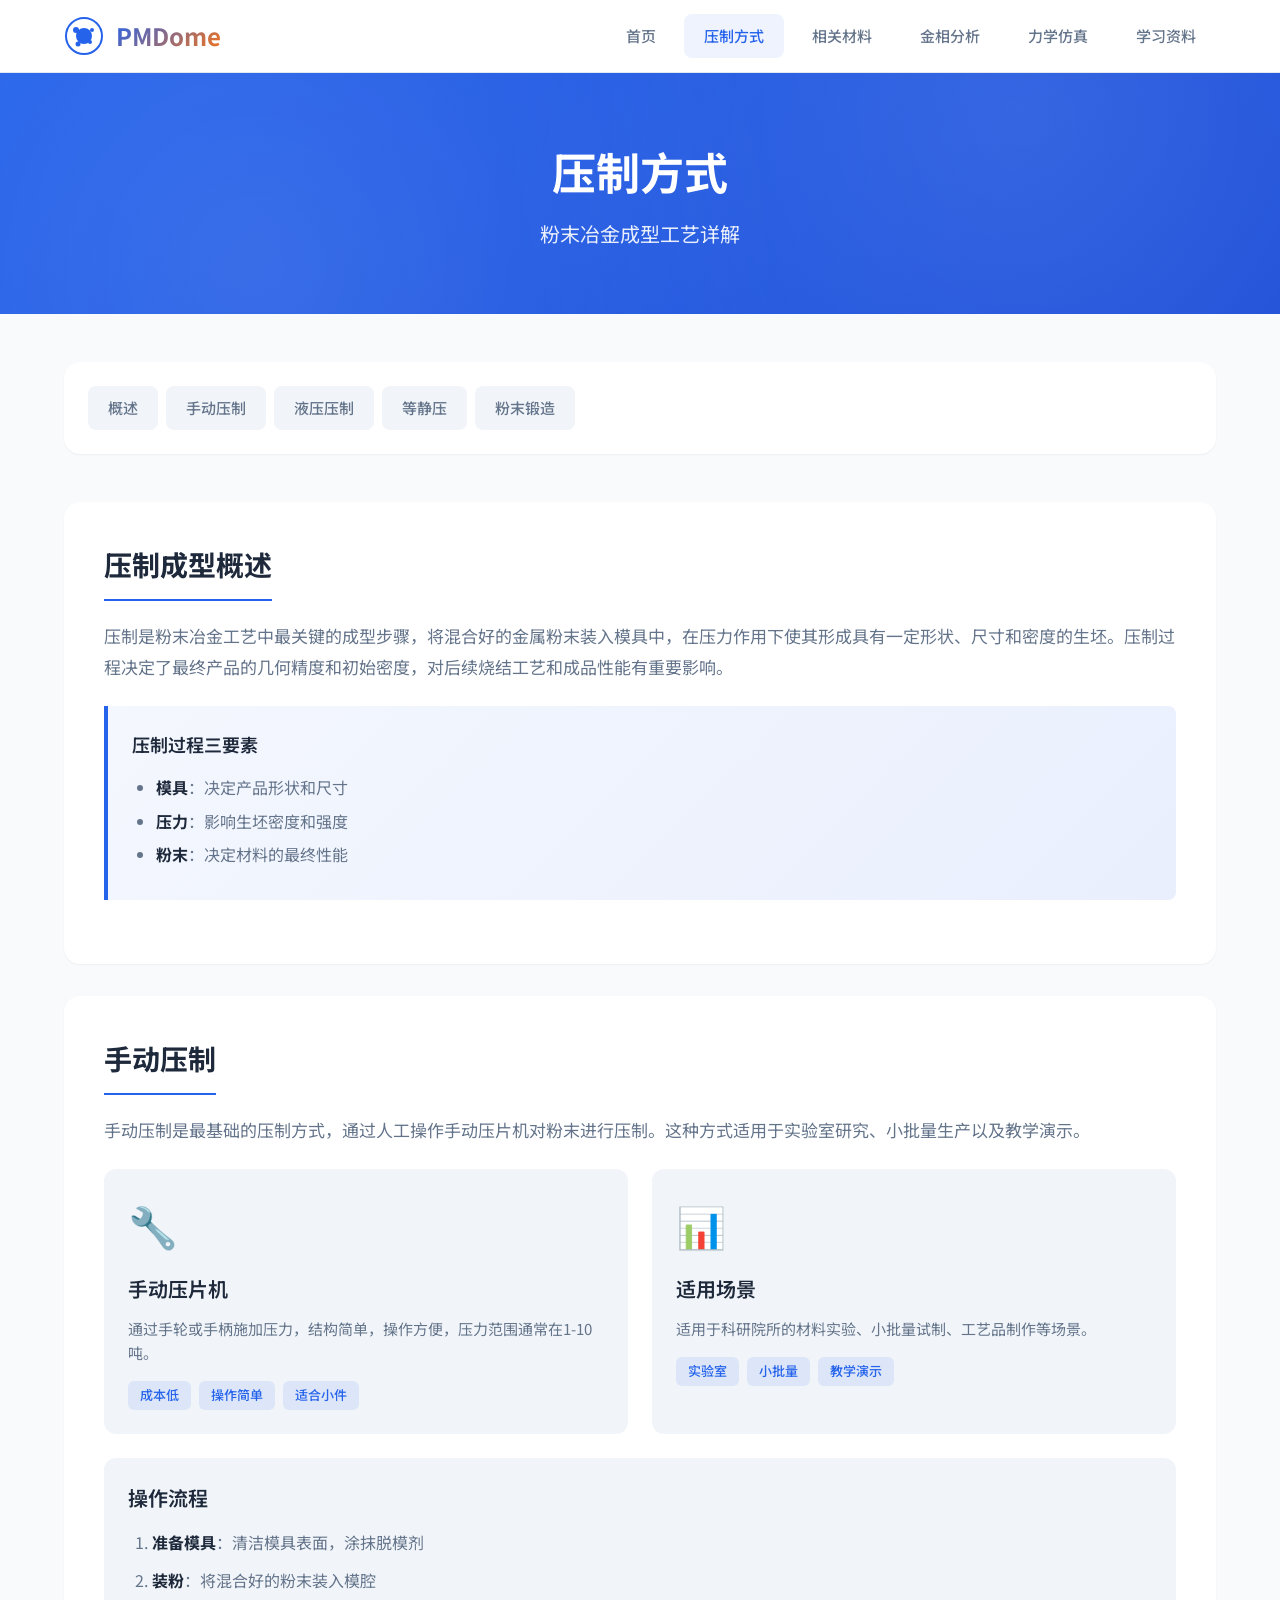
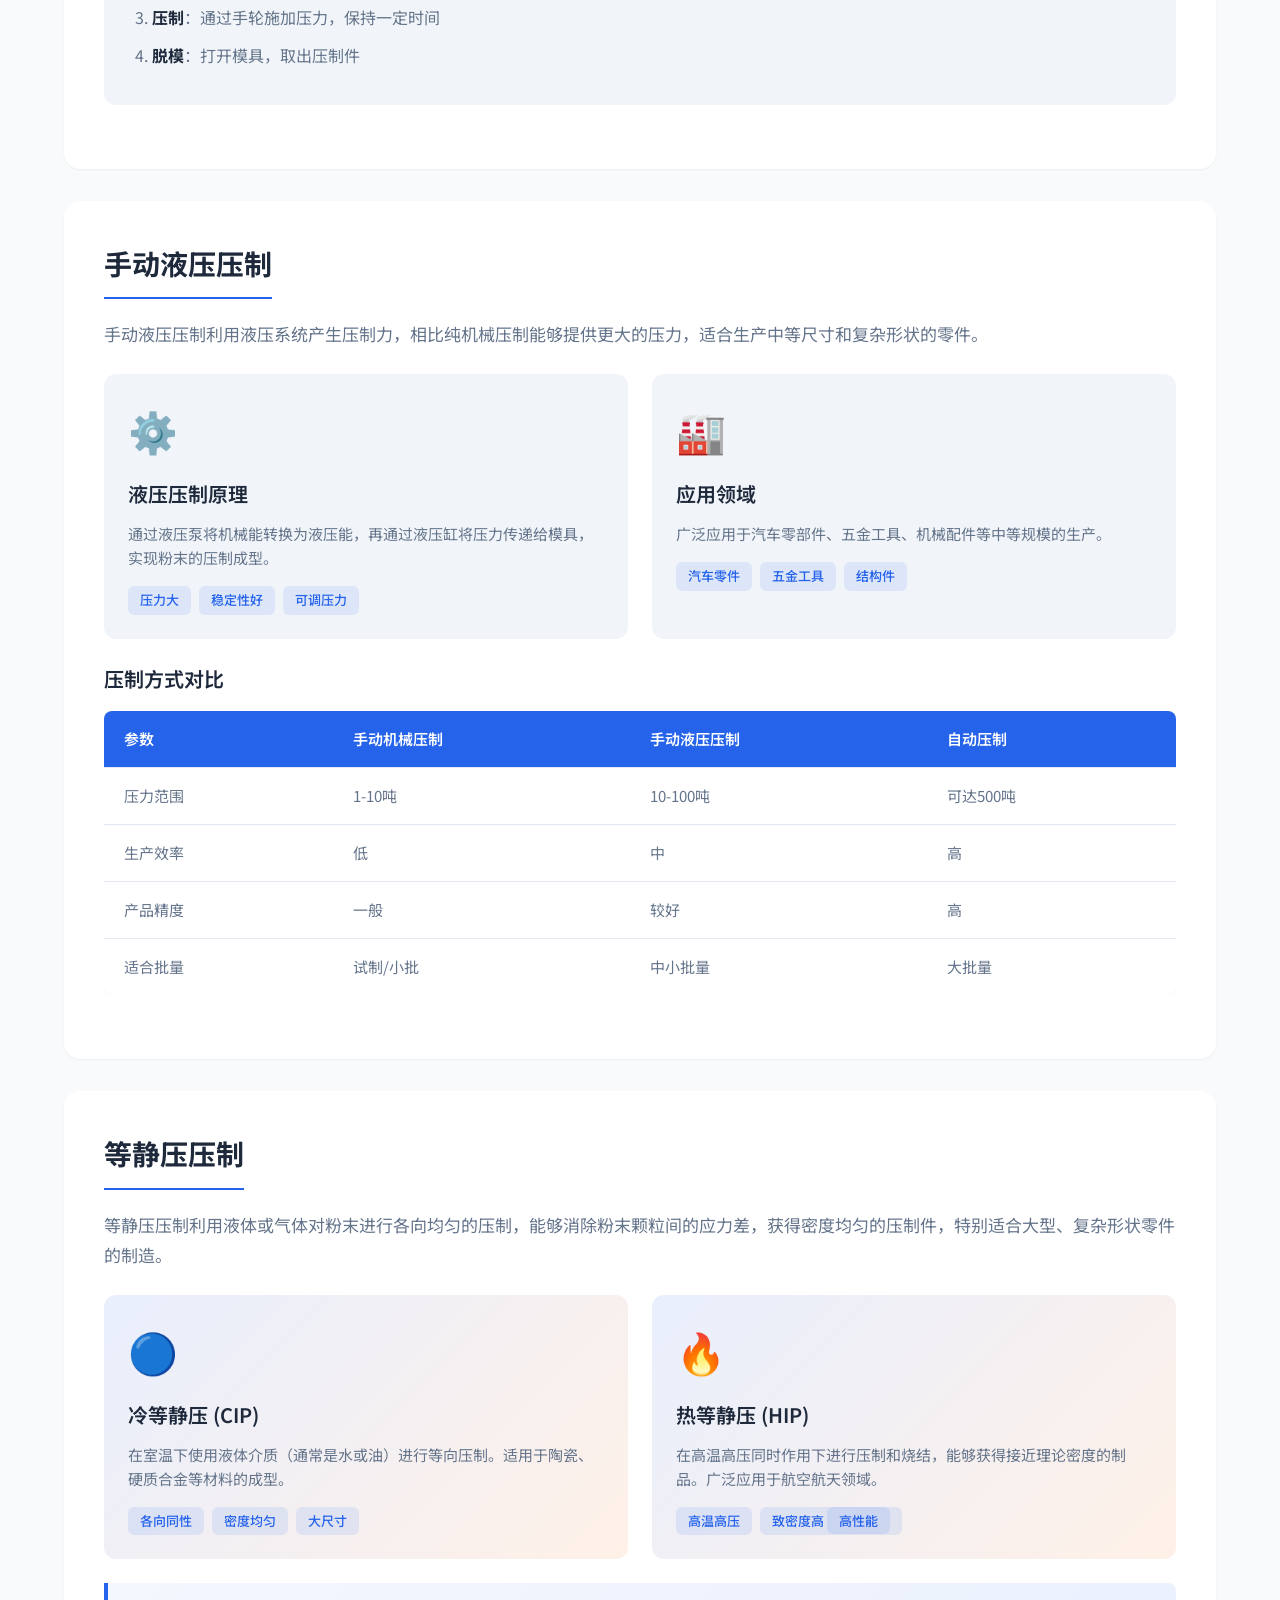
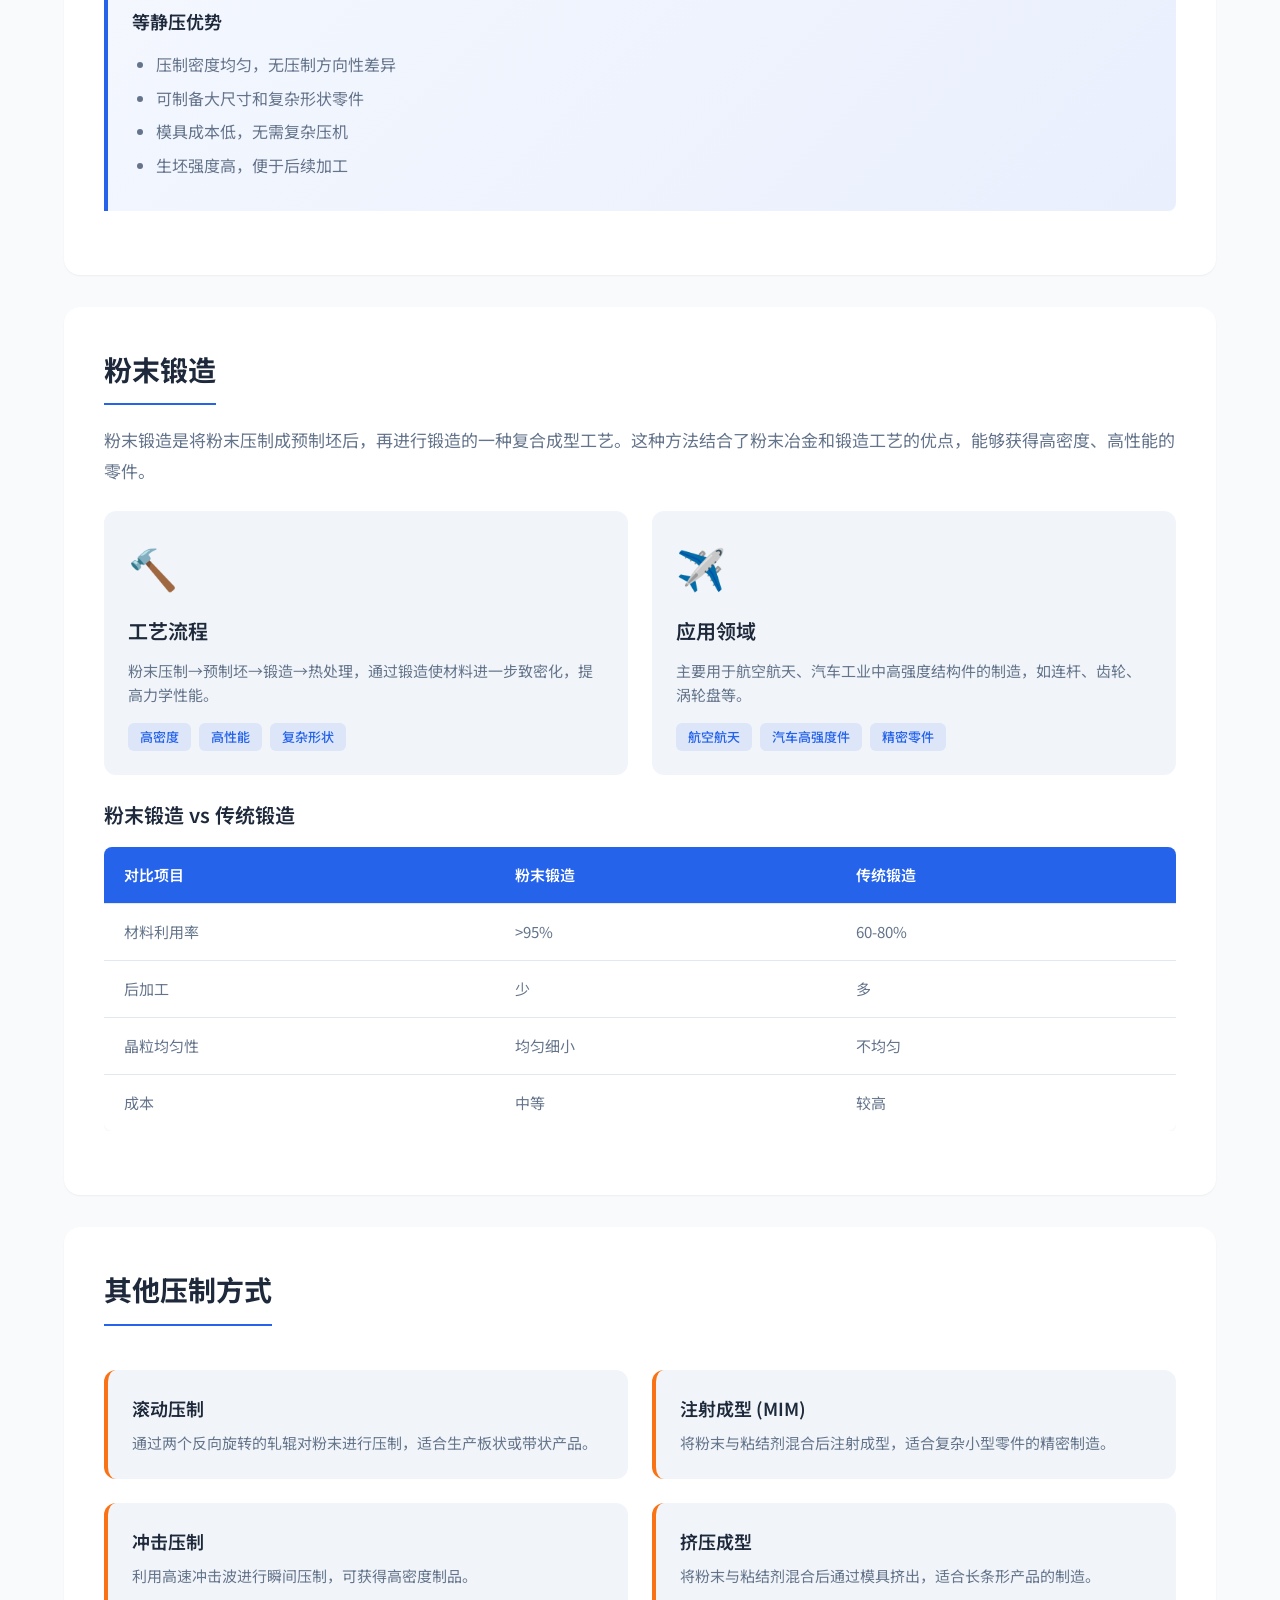
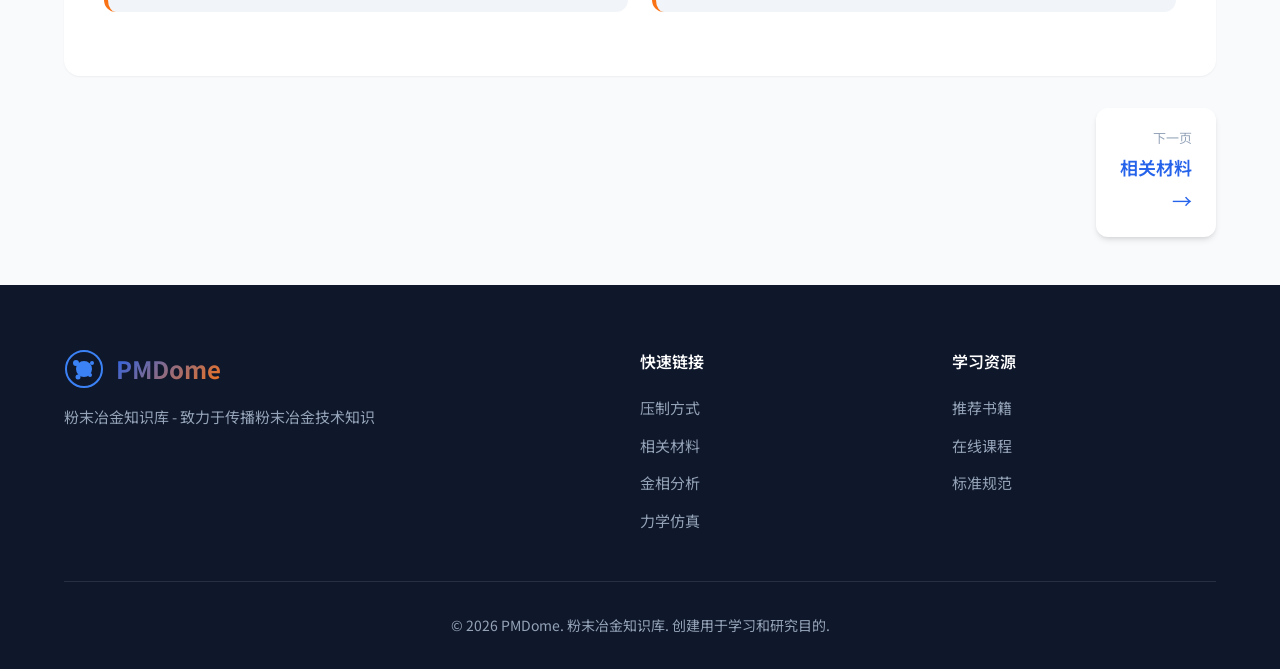
==== pages/compaction.html @ c0cbd0a1 "Add files via upload" ====
<!DOCTYPE html>
<html lang="zh-CN">
<head>
    <meta charset="UTF-8">
    <meta name="viewport" content="width=device-width, initial-scale=1.0">
    <title>压制方式 | PMDome 粉末冶金知识库</title>
    <link rel="stylesheet" href="../css/style.css">
    <link rel="stylesheet" href="../css/page.css">
    <link rel="preconnect" href="https://fonts.googleapis.com">
    <link rel="preconnect" href="https://fonts.gstatic.com" crossorigin>
    <link href="https://fonts.googleapis.com/css2?family=Noto+Sans+SC:wght@300;400;500;700&family=Roboto:wght@300;400;500;700&display=swap" rel="stylesheet">
</head>
<body>
    <header class="header">
        <div class="container">
            <div class="logo">
                <svg class="logo-icon" viewBox="0 0 40 40" fill="none" xmlns="http://www.w3.org/2000/svg">
                    <circle cx="20" cy="20" r="18" stroke="currentColor" stroke-width="2"/>
                    <circle cx="20" cy="20" r="8" fill="currentColor"/>
                    <circle cx="12" cy="14" r="3" fill="currentColor"/>
                    <circle cx="28" cy="14" r="2" fill="currentColor"/>
                    <circle cx="14" cy="28" r="2.5" fill="currentColor"/>
                    <circle cx="26" cy="26" r="2" fill="currentColor"/>
                </svg>
                <span class="logo-text">PMDome</span>
            </div>
            <nav class="nav">
                <a href="../index.html" class="nav-link">首页</a>
                <a href="compaction.html" class="nav-link active">压制方式</a>
                <a href="materials.html" class="nav-link">相关材料</a>
                <a href="metallography.html" class="nav-link">金相分析</a>
                <a href="simulation.html" class="nav-link">力学仿真</a>
                <a href="resources.html" class="nav-link">学习资料</a>
            </nav>
            <button class="mobile-menu-btn" id="mobileMenuBtn">
                <span></span>
                <span></span>
                <span></span>
            </button>
        </div>
    </header>

    <main class="page-main">
        <section class="page-hero">
            <div class="container">
                <h1 class="page-title">压制方式</h1>
                <p class="page-subtitle">粉末冶金成型工艺详解</p>
            </div>
        </section>

        <section class="page-content">
            <div class="container">
                <div class="content-nav">
                    <a href="#overview" class="content-nav-link">概述</a>
                    <a href="#manual" class="content-nav-link">手动压制</a>
                    <a href="#hydraulic" class="content-nav-link">液压压制</a>
                    <a href="#isostatic" class="content-nav-link">等静压</a>
                    <a href="#forging" class="content-nav-link">粉末锻造</a>
                </div>

                <article id="overview" class="content-section">
                    <h2>压制成型概述</h2>
                    <p>压制是粉末冶金工艺中最关键的成型步骤，将混合好的金属粉末装入模具中，在压力作用下使其形成具有一定形状、尺寸和密度的生坯。压制过程决定了最终产品的几何精度和初始密度，对后续烧结工艺和成品性能有重要影响。</p>
                    
                    <div class="info-box">
                        <h4>压制过程三要素</h4>
                        <ul>
                            <li><strong>模具</strong>：决定产品形状和尺寸</li>
                            <li><strong>压力</strong>：影响生坯密度和强度</li>
                            <li><strong>粉末</strong>：决定材料的最终性能</li>
                        </ul>
                    </div>
                </article>

                <article id="manual" class="content-section">
                    <h2>手动压制</h2>
                    <p>手动压制是最基础的压制方式，通过人工操作手动压片机对粉末进行压制。这种方式适用于实验室研究、小批量生产以及教学演示。</p>
                    
                    <div class="method-grid">
                        <div class="method-card">
                            <div class="method-icon">🔧</div>
                            <h3>手动压片机</h3>
                            <p>通过手轮或手柄施加压力，结构简单，操作方便，压力范围通常在1-10吨。</p>
                            <div class="method-features">
                                <span>成本低</span>
                                <span>操作简单</span>
                                <span>适合小件</span>
                            </div>
                        </div>
                        <div class="method-card">
                            <div class="method-icon">📊</div>
                            <h3>适用场景</h3>
                            <p>适用于科研院所的材料实验、小批量试制、工艺品制作等场景。</p>
                            <div class="method-features">
                                <span>实验室</span>
                                <span>小批量</span>
                                <span>教学演示</span>
                            </div>
                        </div>
                    </div>

                    <div class="process-steps">
                        <h3>操作流程</h3>
                        <ol>
                            <li><strong>准备模具</strong>：清洁模具表面，涂抹脱模剂</li>
                            <li><strong>装粉</strong>：将混合好的粉末装入模腔</li>
                            <li><strong>压制</strong>：通过手轮施加压力，保持一定时间</li>
                            <li><strong>脱模</strong>：打开模具，取出压制件</li>
                        </ol>
                    </div>
                </article>

                <article id="hydraulic" class="content-section">
                    <h2>手动液压压制</h2>
                    <p>手动液压压制利用液压系统产生压制力，相比纯机械压制能够提供更大的压力，适合生产中等尺寸和复杂形状的零件。</p>
                    
                    <div class="method-grid">
                        <div class="method-card">
                            <div class="method-icon">⚙️</div>
                            <h3>液压压制原理</h3>
                            <p>通过液压泵将机械能转换为液压能，再通过液压缸将压力传递给模具，实现粉末的压制成型。</p>
                            <div class="method-features">
                                <span>压力大</span>
                                <span>稳定性好</span>
                                <span>可调压力</span>
                            </div>
                        </div>
                        <div class="method-card">
                            <div class="method-icon">🏭</div>
                            <h3>应用领域</h3>
                            <p>广泛应用于汽车零部件、五金工具、机械配件等中等规模的生产。</p>
                            <div class="method-features">
                                <span>汽车零件</span>
                                <span>五金工具</span>
                                <span>结构件</span>
                            </div>
                        </div>
                    </div>

                    <div class="comparison-table">
                        <h3>压制方式对比</h3>
                        <table>
                            <thead>
                                <tr>
                                    <th>参数</th>
                                    <th>手动机械压制</th>
                                    <th>手动液压压制</th>
                                    <th>自动压制</th>
                                </tr>
                            </thead>
                            <tbody>
                                <tr>
                                    <td>压力范围</td>
                                    <td>1-10吨</td>
                                    <td>10-100吨</td>
                                    <td>可达500吨</td>
                                </tr>
                                <tr>
                                    <td>生产效率</td>
                                    <td>低</td>
                                    <td>中</td>
                                    <td>高</td>
                                </tr>
                                <tr>
                                    <td>产品精度</td>
                                    <td>一般</td>
                                    <td>较好</td>
                                    <td>高</td>
                                </tr>
                                <tr>
                                    <td>适合批量</td>
                                    <td>试制/小批</td>
                                    <td>中小批量</td>
                                    <td>大批量</td>
                                </tr>
                            </tbody>
                        </table>
                    </div>
                </article>

                <article id="isostatic" class="content-section">
                    <h2>等静压压制</h2>
                    <p>等静压压制利用液体或气体对粉末进行各向均匀的压制，能够消除粉末颗粒间的应力差，获得密度均匀的压制件，特别适合大型、复杂形状零件的制造。</p>
                    
                    <div class="method-grid">
                        <div class="method-card highlight-card">
                            <div class="method-icon">🔵</div>
                            <h3>冷等静压 (CIP)</h3>
                            <p>在室温下使用液体介质（通常是水或油）进行等向压制。适用于陶瓷、硬质合金等材料的成型。</p>
                            <div class="method-features">
                                <span>各向同性</span>
                                <span>密度均匀</span>
                                <span>大尺寸</span>
                            </div>
                        </div>
                        <div class="method-card highlight-card">
                            <div class="method-icon">🔥</div>
                            <h3>热等静压 (HIP)</h3>
                            <p>在高温高压同时作用下进行压制和烧结，能够获得接近理论密度的制品。广泛应用于航空航天领域。</p>
                            <div class="method-features">
                                <span>高温高压</span>
                                <span>致密度高</td>
                                <span>高性能</span>
                            </div>
                        </div>
                    </div>

                    <div class="info-box">
                        <h4>等静压优势</h4>
                        <ul>
                            <li>压制密度均匀，无压制方向性差异</li>
                            <li>可制备大尺寸和复杂形状零件</li>
                            <li>模具成本低，无需复杂压机</li>
                            <li>生坯强度高，便于后续加工</li>
                        </ul>
                    </div>
                </article>

                <article id="forging" class="content-section">
                    <h2>粉末锻造</h2>
                    <p>粉末锻造是将粉末压制成预制坯后，再进行锻造的一种复合成型工艺。这种方法结合了粉末冶金和锻造工艺的优点，能够获得高密度、高性能的零件。</p>
                    
                    <div class="method-grid">
                        <div class="method-card">
                            <div class="method-icon">🔨</div>
                            <h3>工艺流程</h3>
                            <p>粉末压制→预制坯→锻造→热处理，通过锻造使材料进一步致密化，提高力学性能。</p>
                            <div class="method-features">
                                <span>高密度</span>
                                <span>高性能</span>
                                <span>复杂形状</span>
                            </div>
                        </div>
                        <div class="method-card">
                            <div class="method-icon">✈️</div>
                            <h3>应用领域</h3>
                            <p>主要用于航空航天、汽车工业中高强度结构件的制造，如连杆、齿轮、涡轮盘等。</p>
                            <div class="method-features">
                                <span>航空航天</span>
                                <span>汽车高强度件</span>
                                <span>精密零件</span>
                            </div>
                        </div>
                    </div>

                    <div class="comparison-table">
                        <h3>粉末锻造 vs 传统锻造</h3>
                        <table>
                            <thead>
                                <tr>
                                    <th>对比项目</th>
                                    <th>粉末锻造</th>
                                    <th>传统锻造</th>
                                </tr>
                            </thead>
                            <tbody>
                                <tr>
                                    <td>材料利用率</td>
                                    <td>>95%</td>
                                    <td>60-80%</td>
                                </tr>
                                <tr>
                                    <td>后加工</td>
                                    <td>少</td>
                                    <td>多</td>
                                </tr>
                                <tr>
                                    <td>晶粒均匀性</td>
                                    <td>均匀细小</td>
                                    <td>不均匀</td>
                                </tr>
                                <tr>
                                    <td>成本</td>
                                    <td>中等</td>
                                    <td>较高</td>
                                </tr>
                            </tbody>
                        </table>
                    </div>
                </article>

                <article class="content-section">
                    <h2>其他压制方式</h2>
                    <div class="cards-grid">
                        <div class="info-card">
                            <h3>滚动压制</h3>
                            <p>通过两个反向旋转的轧辊对粉末进行压制，适合生产板状或带状产品。</p>
                        </div>
                        <div class="info-card">
                            <h3>注射成型 (MIM)</h3>
                            <p>将粉末与粘结剂混合后注射成型，适合复杂小型零件的精密制造。</p>
                        </div>
                        <div class="info-card">
                            <h3>冲击压制</h3>
                            <p>利用高速冲击波进行瞬间压制，可获得高密度制品。</p>
                        </div>
                        <div class="info-card">
                            <h3>挤压成型</h3>
                            <p>将粉末与粘结剂混合后通过模具挤出，适合长条形产品的制造。</p>
                        </div>
                    </div>
                </article>

                <div class="page-navigation">
                    <a href="materials.html" class="page-nav-btn next">
                        <span class="nav-label">下一页</span>
                        <span class="nav-title">相关材料</span>
                        <span class="nav-arrow">→</span>
                    </a>
                </div>
            </div>
        </section>
    </main>

    <footer class="footer">
        <div class="container">
            <div class="footer-content">
                <div class="footer-brand">
                    <div class="logo">
                        <svg class="logo-icon" viewBox="0 0 40 40" fill="none" xmlns="http://www.w3.org/2000/svg">
                            <circle cx="20" cy="20" r="18" stroke="currentColor" stroke-width="2"/>
                            <circle cx="20" cy="20" r="8" fill="currentColor"/>
                            <circle cx="12" cy="14" r="3" fill="currentColor"/>
                            <circle cx="28" cy="14" r="2" fill="currentColor"/>
                            <circle cx="14" cy="28" r="2.5" fill="currentColor"/>
                            <circle cx="26" cy="26" r="2" fill="currentColor"/>
                        </svg>
                        <span class="logo-text">PMDome</span>
                    </div>
                    <p>粉末冶金知识库 - 致力于传播粉末冶金技术知识</p>
                </div>
                <div class="footer-links">
                    <h4>快速链接</h4>
                    <ul>
                        <li><a href="compaction.html">压制方式</a></li>
                        <li><a href="materials.html">相关材料</a></li>
                        <li><a href="metallography.html">金相分析</a></li>
                        <li><a href="simulation.html">力学仿真</a></li>
                    </ul>
                </div>
                <div class="footer-links">
                    <h4>学习资源</h4>
                    <ul>
                        <li><a href="resources.html">推荐书籍</a></li>
                        <li><a href="resources.html">在线课程</a></li>
                        <li><a href="resources.html">标准规范</a></li>
                    </ul>
                </div>
            </div>
            <div class="footer-bottom">
                <p>© 2026 PMDome. 粉末冶金知识库. 创建用于学习和研究目的.</p>
            </div>
        </div>
    </footer>

    <div class="mobile-nav" id="mobileNav">
        <a href="../index.html" class="mobile-nav-link">首页</a>
        <a href="compaction.html" class="mobile-nav-link active">压制方式</a>
        <a href="materials.html" class="mobile-nav-link">相关材料</a>
        <a href="metallography.html" class="mobile-nav-link">金相分析</a>
        <a href="simulation.html" class="mobile-nav-link">力学仿真</a>
        <a href="resources.html" class="mobile-nav-link">学习资料</a>
    </div>

    <script src="../js/main.js"></script>
</body>
</html>
---- css/style.css ----
:root {
    --primary: #2563eb;
    --primary-dark: #1d4ed8;
    --primary-light: #3b82f6;
    --secondary: #0f172a;
    --accent: #f97316;
    --accent-light: #fb923c;
    --success: #10b981;
    --warning: #f59e0b;
    --danger: #ef4444;
    --text-primary: #1e293b;
    --text-secondary: #64748b;
    --text-light: #94a3b8;
    --bg-primary: #ffffff;
    --bg-secondary: #f8fafc;
    --bg-tertiary: #f1f5f9;
    --bg-dark: #0f172a;
    --border: #e2e8f0;
    --shadow-sm: 0 1px 2px 0 rgba(0, 0, 0, 0.05);
    --shadow: 0 4px 6px -1px rgba(0, 0, 0, 0.1), 0 2px 4px -2px rgba(0, 0, 0, 0.1);
    --shadow-md: 0 10px 15px -3px rgba(0, 0, 0, 0.1), 0 4px 6px -4px rgba(0, 0, 0, 0.1);
    --shadow-lg: 0 20px 25px -5px rgba(0, 0, 0, 0.1), 0 8px 10px -6px rgba(0, 0, 0, 0.1);
    --shadow-xl: 0 25px 50px -12px rgba(0, 0, 0, 0.25);
    --radius-sm: 0.375rem;
    --radius: 0.5rem;
    --radius-md: 0.75rem;
    --radius-lg: 1rem;
    --radius-xl: 1.5rem;
    --transition: all 0.3s cubic-bezier(0.4, 0, 0.2, 1);
}

* {
    margin: 0;
    padding: 0;
    box-sizing: border-box;
}

html {
    scroll-behavior: smooth;
}

body {
    font-family: 'Noto Sans SC', 'Roboto', -apple-system, BlinkMacSystemFont, 'Segoe UI', sans-serif;
    font-size: 16px;
    line-height: 1.6;
    color: var(--text-primary);
    background: var(--bg-primary);
    overflow-x: hidden;
}

.container {
    max-width: 1200px;
    margin: 0 auto;
    padding: 0 1.5rem;
}

a {
    text-decoration: none;
    color: inherit;
    transition: var(--transition);
}

ul {
    list-style: none;
}

img {
    max-width: 100%;
    height: auto;
}

.section-header {
    text-align: center;
    margin-bottom: 3rem;
}

.section-title {
    font-size: 2.25rem;
    font-weight: 700;
    color: var(--text-primary);
    margin-bottom: 0.75rem;
    position: relative;
    display: inline-block;
}

.section-title::after {
    content: '';
    position: absolute;
    bottom: -8px;
    left: 50%;
    transform: translateX(-50%);
    width: 60px;
    height: 4px;
    background: linear-gradient(90deg, var(--primary), var(--accent));
    border-radius: 2px;
}

.section-subtitle {
    font-size: 1.125rem;
    color: var(--text-secondary);
    margin-top: 0.5rem;
}

.header {
    position: fixed;
    top: 0;
    left: 0;
    right: 0;
    z-index: 1000;
    background: rgba(255, 255, 255, 0.95);
    backdrop-filter: blur(10px);
    border-bottom: 1px solid var(--border);
    transition: var(--transition);
}

.header .container {
    display: flex;
    align-items: center;
    justify-content: space-between;
    height: 72px;
}

.logo {
    display: flex;
    align-items: center;
    gap: 0.75rem;
}

.logo-icon {
    width: 40px;
    height: 40px;
    color: var(--primary);
}

.logo-text {
    font-size: 1.5rem;
    font-weight: 700;
    background: linear-gradient(135deg, var(--primary), var(--accent));
    -webkit-background-clip: text;
    -webkit-text-fill-color: transparent;
    background-clip: text;
}

.nav {
    display: flex;
    align-items: center;
    gap: 0.5rem;
}

.nav-link {
    padding: 0.625rem 1.25rem;
    font-size: 0.9375rem;
    font-weight: 500;
    color: var(--text-secondary);
    border-radius: var(--radius);
    transition: var(--transition);
}

.nav-link:hover,
.nav-link.active {
    color: var(--primary);
    background: rgba(37, 99, 235, 0.08);
}

.mobile-menu-btn {
    display: none;
    flex-direction: column;
    gap: 5px;
    padding: 0.5rem;
    background: none;
    border: none;
    cursor: pointer;
}

.mobile-menu-btn span {
    display: block;
    width: 24px;
    height: 2px;
    background: var(--text-primary);
    border-radius: 2px;
    transition: var(--transition);
}

.mobile-nav {
    display: none;
    position: fixed;
    top: 72px;
    left: 0;
    right: 0;
    background: var(--bg-primary);
    border-bottom: 1px solid var(--border);
    padding: 1rem;
    z-index: 999;
    transform: translateY(-100%);
    opacity: 0;
    transition: var(--transition);
}

.mobile-nav.active {
    transform: translateY(0);
    opacity: 1;
}

.mobile-nav-link {
    display: block;
    padding: 0.875rem 1rem;
    font-size: 1rem;
    font-weight: 500;
    color: var(--text-secondary);
    border-radius: var(--radius);
}

.mobile-nav-link:hover,
.mobile-nav-link.active {
    color: var(--primary);
    background: rgba(37, 99, 235, 0.08);
}

.hero {
    position: relative;
    min-height: 100vh;
    display: flex;
    align-items: center;
    padding-top: 72px;
    overflow: hidden;
}

.hero-bg {
    position: absolute;
    inset: 0;
    background: 
        radial-gradient(ellipse 80% 50% at 50% -20%, rgba(37, 99, 235, 0.15), transparent),
        radial-gradient(ellipse 60% 40% at 80% 60%, rgba(249, 115, 22, 0.1), transparent),
        linear-gradient(180deg, var(--bg-primary) 0%, var(--bg-secondary) 100%);
}

.hero-bg::before {
    content: '';
    position: absolute;
    top: 0;
    left: 0;
    right: 0;
    bottom: 0;
    background-image: 
        radial-gradient(circle at 20% 80%, rgba(37, 99, 235, 0.03) 0%, transparent 50%),
        radial-gradient(circle at 80% 20%, rgba(249, 115, 22, 0.03) 0%, transparent 50%);
}

.hero-content {
    position: relative;
    z-index: 1;
    max-width: 700px;
}

.hero-title {
    font-size: 3.5rem;
    font-weight: 800;
    line-height: 1.15;
    color: var(--text-primary);
    margin-bottom: 1.5rem;
    animation: fadeInUp 0.8s ease-out;
}

.hero-title .highlight {
    background: linear-gradient(135deg, var(--primary), var(--accent));
    -webkit-background-clip: text;
    -webkit-text-fill-color: transparent;
    background-clip: text;
}

.hero-subtitle {
    font-size: 1.25rem;
    color: var(--text-secondary);
    margin-bottom: 2.5rem;
    line-height: 1.7;
    animation: fadeInUp 0.8s ease-out 0.1s both;
}

.hero-stats {
    display: flex;
    gap: 3rem;
    animation: fadeInUp 0.8s ease-out 0.2s both;
}

.stat-item {
    display: flex;
    flex-direction: column;
}

.stat-number {
    font-size: 2rem;
    font-weight: 700;
    color: var(--primary);
    line-height: 1.2;
}

.stat-label {
    font-size: 0.875rem;
    color: var(--text-light);
}

@keyframes fadeInUp {
    from {
        opacity: 0;
        transform: translateY(30px);
    }
    to {
        opacity: 1;
        transform: translateY(0);
    }
}

.intro {
    padding: 6rem 0;
    background: var(--bg-secondary);
}

.intro-content {
    display: grid;
    grid-template-columns: 1fr 1fr;
    gap: 3rem;
    align-items: start;
}

.intro-text {
    font-size: 1.0625rem;
    line-height: 1.8;
    color: var(--text-secondary);
}

.intro-text p {
    margin-bottom: 1rem;
}

.intro-features {
    display: flex;
    flex-direction: column;
    gap: 1.5rem;
}

.intro-card {
    background: var(--bg-primary);
    padding: 2rem;
    border-radius: var(--radius-lg);
    box-shadow: var(--shadow);
    transition: var(--transition);
    border: 1px solid var(--border);
}

.intro-card:hover {
    transform: translateY(-8px);
    box-shadow: var(--shadow-xl);
}

.intro-icon {
    width: 56px;
    height: 56px;
    display: flex;
    align-items: center;
    justify-content: center;
    background: linear-gradient(135deg, var(--primary), var(--primary-light));
    border-radius: var(--radius-md);
    margin-bottom: 1.25rem;
}

.intro-icon svg {
    width: 28px;
    height: 28px;
    color: white;
}

.intro-card h3 {
    font-size: 1.25rem;
    font-weight: 600;
    margin-bottom: 0.75rem;
    color: var(--text-primary);
}

.intro-card p {
    color: var(--text-secondary);
    font-size: 0.9375rem;
    line-height: 1.7;
}

.history {
    padding: 6rem 0;
    background: var(--bg-primary);
}

.history-timeline {
    position: relative;
    max-width: 800px;
    margin: 0 auto;
}

.history-timeline::before {
    content: '';
    position: absolute;
    left: 50%;
    top: 0;
    bottom: 0;
    width: 2px;
    background: linear-gradient(180deg, var(--primary), var(--accent));
    transform: translateX(-50%);
}

.timeline-item {
    display: flex;
    margin-bottom: 3rem;
    position: relative;
}

.timeline-item:nth-child(odd) {
    flex-direction: row-reverse;
}

.timeline-year {
    position: absolute;
    left: 50%;
    top: 0;
    transform: translateX(-50%);
    background: var(--primary);
    color: white;
    padding: 0.5rem 1rem;
    border-radius: var(--radius);
    font-weight: 700;
    font-size: 1rem;
    z-index: 1;
}

.timeline-content {
    flex: 1;
    background: var(--bg-secondary);
    padding: 1.5rem;
    border-radius: var(--radius-lg);
    box-shadow: var(--shadow);
    margin: 0 2rem;
    border: 1px solid var(--border);
}

.timeline-content h4 {
    font-size: 1.125rem;
    font-weight: 600;
    color: var(--text-primary);
    margin-bottom: 0.5rem;
}

.timeline-content p {
    color: var(--text-secondary);
    font-size: 0.9375rem;
    line-height: 1.6;
}

.advantages {
    padding: 6rem 0;
    background: linear-gradient(135deg, var(--bg-secondary) 0%, var(--bg-primary) 100%);
}

.advantages-grid {
    display: grid;
    grid-template-columns: repeat(4, 1fr);
    gap: 1.5rem;
}

.advantage-card {
    background: var(--bg-primary);
    padding: 2rem;
    border-radius: var(--radius-lg);
    box-shadow: var(--shadow);
    transition: var(--transition);
    border: 1px solid var(--border);
    text-align: center;
}

.advantage-card:hover {
    transform: translateY(-8px);
    box-shadow: var(--shadow-xl);
}

.advantage-icon {
    width: 64px;
    height: 64px;
    display: flex;
    align-items: center;
    justify-content: center;
    background: linear-gradient(135deg, var(--accent), var(--accent-light));
    border-radius: 50%;
    margin: 0 auto 1.25rem;
}

.advantage-icon svg {
    width: 32px;
    height: 32px;
    color: white;
}

.advantage-card h3 {
    font-size: 1.125rem;
    font-weight: 600;
    color: var(--text-primary);
    margin-bottom: 0.75rem;
}

.advantage-card p {
    color: var(--text-secondary);
    font-size: 0.875rem;
    line-height: 1.6;
}

.case-studies {
    padding: 6rem 0;
    background: var(--bg-secondary);
}

.case-grid {
    display: grid;
    grid-template-columns: repeat(3, 1fr);
    gap: 2rem;
}

.case-card {
    background: var(--bg-primary);
    padding: 2rem;
    border-radius: var(--radius-lg);
    box-shadow: var(--shadow);
    transition: var(--transition);
    border: 1px solid var(--border);
    text-align: center;
}

.case-card:hover {
    transform: translateY(-8px);
    box-shadow: var(--shadow-xl);
}

.case-icon {
    font-size: 3rem;
    margin-bottom: 1.25rem;
}

.case-card h3 {
    font-size: 1.25rem;
    font-weight: 600;
    color: var(--text-primary);
    margin-bottom: 0.75rem;
}

.case-card p {
    color: var(--text-secondary);
    font-size: 0.9375rem;
    line-height: 1.6;
}

@media (max-width: 1024px) {
    .intro-content {
        grid-template-columns: 1fr;
        gap: 2rem;
    }
    
    .advantages-grid {
        grid-template-columns: repeat(2, 1fr);
    }
    
    .case-grid {
        grid-template-columns: repeat(2, 1fr);
    }
    
    .history-timeline::before {
        left: 2rem;
    }
    
    .timeline-item {
        flex-direction: row !important;
        margin-left: 4rem;
    }
    
    .timeline-year {
        left: 2rem;
        transform: translateX(-50%);
    }
    
    .timeline-content {
        margin-left: 0;
        margin-right: 1rem;
    }
}

@media (max-width: 768px) {
    .advantages-grid {
        grid-template-columns: 1fr;
    }
    
    .case-grid {
        grid-template-columns: 1fr;
    }
    
    .history-timeline::before {
        left: 1rem;
    }
    
    .timeline-item {
        margin-left: 3rem;
    }
    
    .timeline-year {
        left: 1rem;
    }
    
    .timeline-content {
        padding: 1.25rem;
        margin-right: 0.5rem;
    }
}
.features {
    padding: 6rem 0;
    background: var(--bg-primary);
}

.features-grid {
    display: grid;
    grid-template-columns: repeat(2, 1fr);
    gap: 1.5rem;
}

.feature-card {
    display: block;
    background: var(--bg-secondary);
    padding: 2rem;
    border-radius: var(--radius-lg);
    border: 2px solid transparent;
    transition: var(--transition);
}

.feature-card:hover {
    border-color: var(--primary);
    transform: translateY(-4px);
    box-shadow: var(--shadow-lg);
}

.feature-icon {
    width: 64px;
    height: 64px;
    display: flex;
    align-items: center;
    justify-content: center;
    border-radius: var(--radius-md);
    margin-bottom: 1.25rem;
}

.feature-icon svg {
    width: 32px;
    height: 32px;
    color: white;
}

.feature-icon.feature-1 {
    background: linear-gradient(135deg, #2563eb, #3b82f6);
}

.feature-icon.feature-2 {
    background: linear-gradient(135deg, #7c3aed, #8b5cf6);
}

.feature-icon.feature-3 {
    background: linear-gradient(135deg, #059669, #10b981);
}

.feature-icon.feature-4 {
    background: linear-gradient(135deg, #dc2626, #ef4444);
}

.feature-card h3 {
    font-size: 1.375rem;
    font-weight: 600;
    margin-bottom: 0.625rem;
    color: var(--text-primary);
}

.feature-card p {
    color: var(--text-secondary);
    font-size: 0.9375rem;
    margin-bottom: 1rem;
    line-height: 1.6;
}

.feature-link {
    font-size: 0.9375rem;
    font-weight: 500;
    color: var(--primary);
}

.feature-card:hover .feature-link {
    color: var(--primary-dark);
}

.applications {
    padding: 6rem 0;
    background: linear-gradient(180deg, var(--bg-secondary) 0%, var(--bg-primary) 100%);
}

.app-grid {
    display: grid;
    grid-template-columns: repeat(4, 1fr);
    gap: 1.5rem;
}

.app-item {
    display: flex;
    flex-direction: column;
    align-items: center;
    gap: 0.75rem;
    padding: 1.5rem;
    background: var(--bg-primary);
    border-radius: var(--radius-lg);
    box-shadow: var(--shadow);
    transition: var(--transition);
    border: 1px solid var(--border);
}

.app-item:hover {
    transform: translateY(-4px);
    box-shadow: var(--shadow-md);
}

.app-icon {
    font-size: 2rem;
}

.app-item span:last-child {
    font-size: 0.9375rem;
    font-weight: 500;
    color: var(--text-primary);
    text-align: center;
}

.process {
    padding: 6rem 0;
    background: var(--bg-primary);
}

.process-flow {
    display: flex;
    align-items: flex-start;
    justify-content: center;
    gap: 0;
    flex-wrap: wrap;
}

.process-step {
    display: flex;
    flex-direction: column;
    align-items: center;
    text-align: center;
    max-width: 180px;
}

.step-number {
    width: 56px;
    height: 56px;
    display: flex;
    align-items: center;
    justify-content: center;
    background: linear-gradient(135deg, var(--primary), var(--accent));
    color: white;
    font-size: 1.25rem;
    font-weight: 700;
    border-radius: 50%;
    margin-bottom: 1rem;
    box-shadow: var(--shadow-md);
}

.step-content h4 {
    font-size: 1.125rem;
    font-weight: 600;
    color: var(--text-primary);
    margin-bottom: 0.5rem;
}

.step-content p {
    font-size: 0.875rem;
    color: var(--text-secondary);
    line-height: 1.5;
}

.process-arrow {
    display: flex;
    align-items: center;
    justify-content: center;
    padding: 1.5rem 0.5rem;
}

.process-arrow svg {
    width: 32px;
    height: 32px;
    color: var(--text-light);
}

.footer {
    background: var(--bg-dark);
    color: white;
    padding: 4rem 0 2rem;
}

.footer-content {
    display: grid;
    grid-template-columns: 2fr 1fr 1fr;
    gap: 3rem;
    margin-bottom: 3rem;
}

.footer-brand .logo {
    margin-bottom: 1rem;
}

.footer-brand .logo-icon {
    color: var(--primary-light);
}

.footer-brand .logo-text {
    color: white;
}

.footer-brand p {
    color: var(--text-light);
    font-size: 0.9375rem;
    line-height: 1.6;
}

.footer-links h4 {
    font-size: 1rem;
    font-weight: 600;
    margin-bottom: 1.25rem;
    color: white;
}

.footer-links ul {
    display: flex;
    flex-direction: column;
    gap: 0.75rem;
}

.footer-links a {
    color: var(--text-light);
    font-size: 0.9375rem;
    transition: var(--transition);
}

.footer-links a:hover {
    color: var(--primary-light);
}

.footer-bottom {
    text-align: center;
    padding-top: 2rem;
    border-top: 1px solid rgba(255, 255, 255, 0.1);
}

.footer-bottom p {
    color: var(--text-light);
    font-size: 0.875rem;
}

@media (max-width: 1024px) {
    .intro-grid {
        grid-template-columns: repeat(2, 1fr);
    }
    
    .intro-grid .intro-card:last-child {
        grid-column: span 2;
        max-width: 400px;
        margin: 0 auto;
    }
    
    .app-grid {
        grid-template-columns: repeat(3, 1fr);
    }
    
    .footer-content {
        grid-template-columns: 1fr 1fr;
    }
    
    .footer-brand {
        grid-column: span 2;
    }
}

@media (max-width: 768px) {
    .nav {
        display: none;
    }
    
    .mobile-menu-btn {
        display: flex;
    }
    
    .mobile-nav {
        display: block;
    }
    
    .hero-title {
        font-size: 2.5rem;
    }
    
    .hero-stats {
        flex-wrap: wrap;
        gap: 2rem;
    }
    
    .intro-grid {
        grid-template-columns: 1fr;
    }
    
    .intro-grid .intro-card:last-child {
        grid-column: span 1;
        max-width: none;
    }
    
    .features-grid {
        grid-template-columns: 1fr;
    }
    
    .app-grid {
        grid-template-columns: repeat(2, 1fr);
    }
    
    .process-flow {
        flex-direction: column;
        align-items: center;
    }
    
    .process-arrow {
        transform: rotate(90deg);
        padding: 0.5rem;
    }
    
    .footer-content {
        grid-template-columns: 1fr;
        gap: 2rem;
    }
    
    .footer-brand {
        grid-column: span 1;
    }
}

@media (max-width: 480px) {
    .hero-title {
        font-size: 2rem;
    }
    
    .hero-subtitle {
        font-size: 1rem;
    }
    
    .section-title {
        font-size: 1.75rem;
    }
    
    .app-grid {
        grid-template-columns: 1fr 1fr;
        gap: 1rem;
    }
    
    .app-item {
        padding: 1rem;
    }
}
---- css/page.css ----
.page-main {
    padding-top: 72px;
}

.page-hero {
    background: linear-gradient(135deg, var(--primary) 0%, var(--primary-dark) 100%);
    color: white;
    padding: 4rem 0;
    text-align: center;
    position: relative;
    overflow: hidden;
}

.page-hero::before {
    content: '';
    position: absolute;
    top: 0;
    left: 0;
    right: 0;
    bottom: 0;
    background: 
        radial-gradient(circle at 20% 80%, rgba(255, 255, 255, 0.1) 0%, transparent 50%),
        radial-gradient(circle at 80% 20%, rgba(255, 255, 255, 0.1) 0%, transparent 50%);
}

.page-hero .container {
    position: relative;
    z-index: 1;
}

.page-title {
    font-size: 2.75rem;
    font-weight: 700;
    margin-bottom: 0.75rem;
}

.page-subtitle {
    font-size: 1.25rem;
    opacity: 0.9;
}

.page-content {
    padding: 3rem 0;
    background: var(--bg-secondary);
}

.content-nav {
    display: flex;
    flex-wrap: wrap;
    gap: 0.5rem;
    margin-bottom: 3rem;
    padding: 1.5rem;
    background: var(--bg-primary);
    border-radius: var(--radius-lg);
    box-shadow: var(--shadow-sm);
}

.content-nav-link {
    padding: 0.625rem 1.25rem;
    font-size: 0.9375rem;
    font-weight: 500;
    color: var(--text-secondary);
    background: var(--bg-tertiary);
    border-radius: var(--radius);
    transition: var(--transition);
}

.content-nav-link:hover {
    color: var(--primary);
    background: rgba(37, 99, 235, 0.1);
}

.content-section {
    background: var(--bg-primary);
    padding: 2.5rem;
    border-radius: var(--radius-lg);
    margin-bottom: 2rem;
    box-shadow: var(--shadow-sm);
}

.content-section h2 {
    font-size: 1.75rem;
    font-weight: 700;
    color: var(--text-primary);
    margin-bottom: 1.25rem;
    padding-bottom: 0.75rem;
    border-bottom: 2px solid var(--primary);
    display: inline-block;
}

.content-section > p {
    font-size: 1.0625rem;
    color: var(--text-secondary);
    line-height: 1.8;
    margin-bottom: 1.5rem;
}

.info-box {
    background: linear-gradient(135deg, rgba(37, 99, 235, 0.05) 0%, rgba(37, 99, 235, 0.1) 100%);
    border-left: 4px solid var(--primary);
    padding: 1.5rem;
    border-radius: 0 var(--radius) var(--radius) 0;
    margin: 1.5rem 0;
}

.info-box h4 {
    font-size: 1.125rem;
    font-weight: 600;
    color: var(--text-primary);
    margin-bottom: 1rem;
}

.info-box ul {
    list-style: disc;
    padding-left: 1.5rem;
}

.info-box li {
    color: var(--text-secondary);
    margin-bottom: 0.5rem;
    line-height: 1.6;
}

.info-box li strong {
    color: var(--text-primary);
}

.method-grid {
    display: grid;
    grid-template-columns: repeat(2, 1fr);
    gap: 1.5rem;
    margin: 1.5rem 0;
}

.method-card {
    background: var(--bg-tertiary);
    padding: 1.5rem;
    border-radius: var(--radius-md);
    transition: var(--transition);
}

.method-card:hover {
    transform: translateY(-4px);
    box-shadow: var(--shadow);
}

.method-card.highlight-card {
    background: linear-gradient(135deg, rgba(37, 99, 235, 0.1) 0%, rgba(249, 115, 22, 0.1) 100%);
}

.method-icon {
    font-size: 2.5rem;
    margin-bottom: 1rem;
}

.method-card h3 {
    font-size: 1.25rem;
    font-weight: 600;
    color: var(--text-primary);
    margin-bottom: 0.75rem;
}

.method-card p {
    color: var(--text-secondary);
    font-size: 0.9375rem;
    line-height: 1.6;
    margin-bottom: 1rem;
}

.method-features {
    display: flex;
    flex-wrap: wrap;
    gap: 0.5rem;
}

.method-features span {
    padding: 0.25rem 0.75rem;
    font-size: 0.8125rem;
    font-weight: 500;
    color: var(--primary);
    background: rgba(37, 99, 235, 0.1);
    border-radius: var(--radius-sm);
}

.process-steps {
    background: var(--bg-tertiary);
    padding: 1.5rem;
    border-radius: var(--radius-md);
    margin: 1.5rem 0;
}

.process-steps h3 {
    font-size: 1.25rem;
    font-weight: 600;
    color: var(--text-primary);
    margin-bottom: 1rem;
}

.process-steps ol {
    list-style: decimal;
    padding-left: 1.5rem;
}

.process-steps li {
    color: var(--text-secondary);
    margin-bottom: 0.75rem;
    line-height: 1.6;
}

.process-steps li strong {
    color: var(--text-primary);
}

.comparison-table {
    margin: 1.5rem 0;
    overflow-x: auto;
}

.comparison-table h3 {
    font-size: 1.25rem;
    font-weight: 600;
    color: var(--text-primary);
    margin-bottom: 1rem;
}

.comparison-table table {
    width: 100%;
    border-collapse: collapse;
    background: var(--bg-primary);
    border-radius: var(--radius);
    overflow: hidden;
    box-shadow: var(--shadow-sm);
}

.comparison-table th,
.comparison-table td {
    padding: 1rem 1.25rem;
    text-align: left;
    border-bottom: 1px solid var(--border);
}

.comparison-table th {
    background: var(--primary);
    color: white;
    font-weight: 600;
    font-size: 0.9375rem;
}

.comparison-table td {
    color: var(--text-secondary);
    font-size: 0.9375rem;
}

.comparison-table tr:last-child td {
    border-bottom: none;
}

.comparison-table tr:hover td {
    background: var(--bg-tertiary);
}

.cards-grid {
    display: grid;
    grid-template-columns: repeat(2, 1fr);
    gap: 1.5rem;
    margin: 1.5rem 0;
}

.info-card {
    background: var(--bg-tertiary);
    padding: 1.5rem;
    border-radius: var(--radius-md);
    border-left: 4px solid var(--accent);
}

.info-card h3 {
    font-size: 1.125rem;
    font-weight: 600;
    color: var(--text-primary);
    margin-bottom: 0.5rem;
}

.info-card p {
    color: var(--text-secondary);
    font-size: 0.9375rem;
    line-height: 1.6;
}

.page-navigation {
    display: flex;
    justify-content: flex-end;
    margin-top: 2rem;
}

.page-nav-btn {
    display: flex;
    flex-direction: column;
    align-items: flex-end;
    padding: 1.25rem 1.5rem;
    background: var(--bg-primary);
    border-radius: var(--radius-md);
    box-shadow: var(--shadow);
    transition: var(--transition);
}

.page-nav-btn:hover {
    transform: translateX(4px);
    box-shadow: var(--shadow-md);
}

.nav-label {
    font-size: 0.8125rem;
    color: var(--text-light);
    margin-bottom: 0.25rem;
}

.nav-title {
    font-size: 1.125rem;
    font-weight: 600;
    color: var(--primary);
}

.nav-arrow {
    font-size: 1.25rem;
    color: var(--primary);
    margin-top: 0.25rem;
}

@media (max-width: 768px) {
    .page-title {
        font-size: 2rem;
    }
    
    .content-nav {
        padding: 1rem;
    }
    
    .content-nav-link {
        padding: 0.5rem 1rem;
        font-size: 0.875rem;
    }
    
    .content-section {
        padding: 1.5rem;
    }
    
    .content-section h2 {
        font-size: 1.5rem;
    }
    
    .method-grid {
        grid-template-columns: 1fr;
    }
    
    .cards-grid {
        grid-template-columns: 1fr;
    }
    
    .comparison-table {
        font-size: 0.875rem;
    }
    
    .comparison-table th,
    .comparison-table td {
        padding: 0.75rem;
    }
}
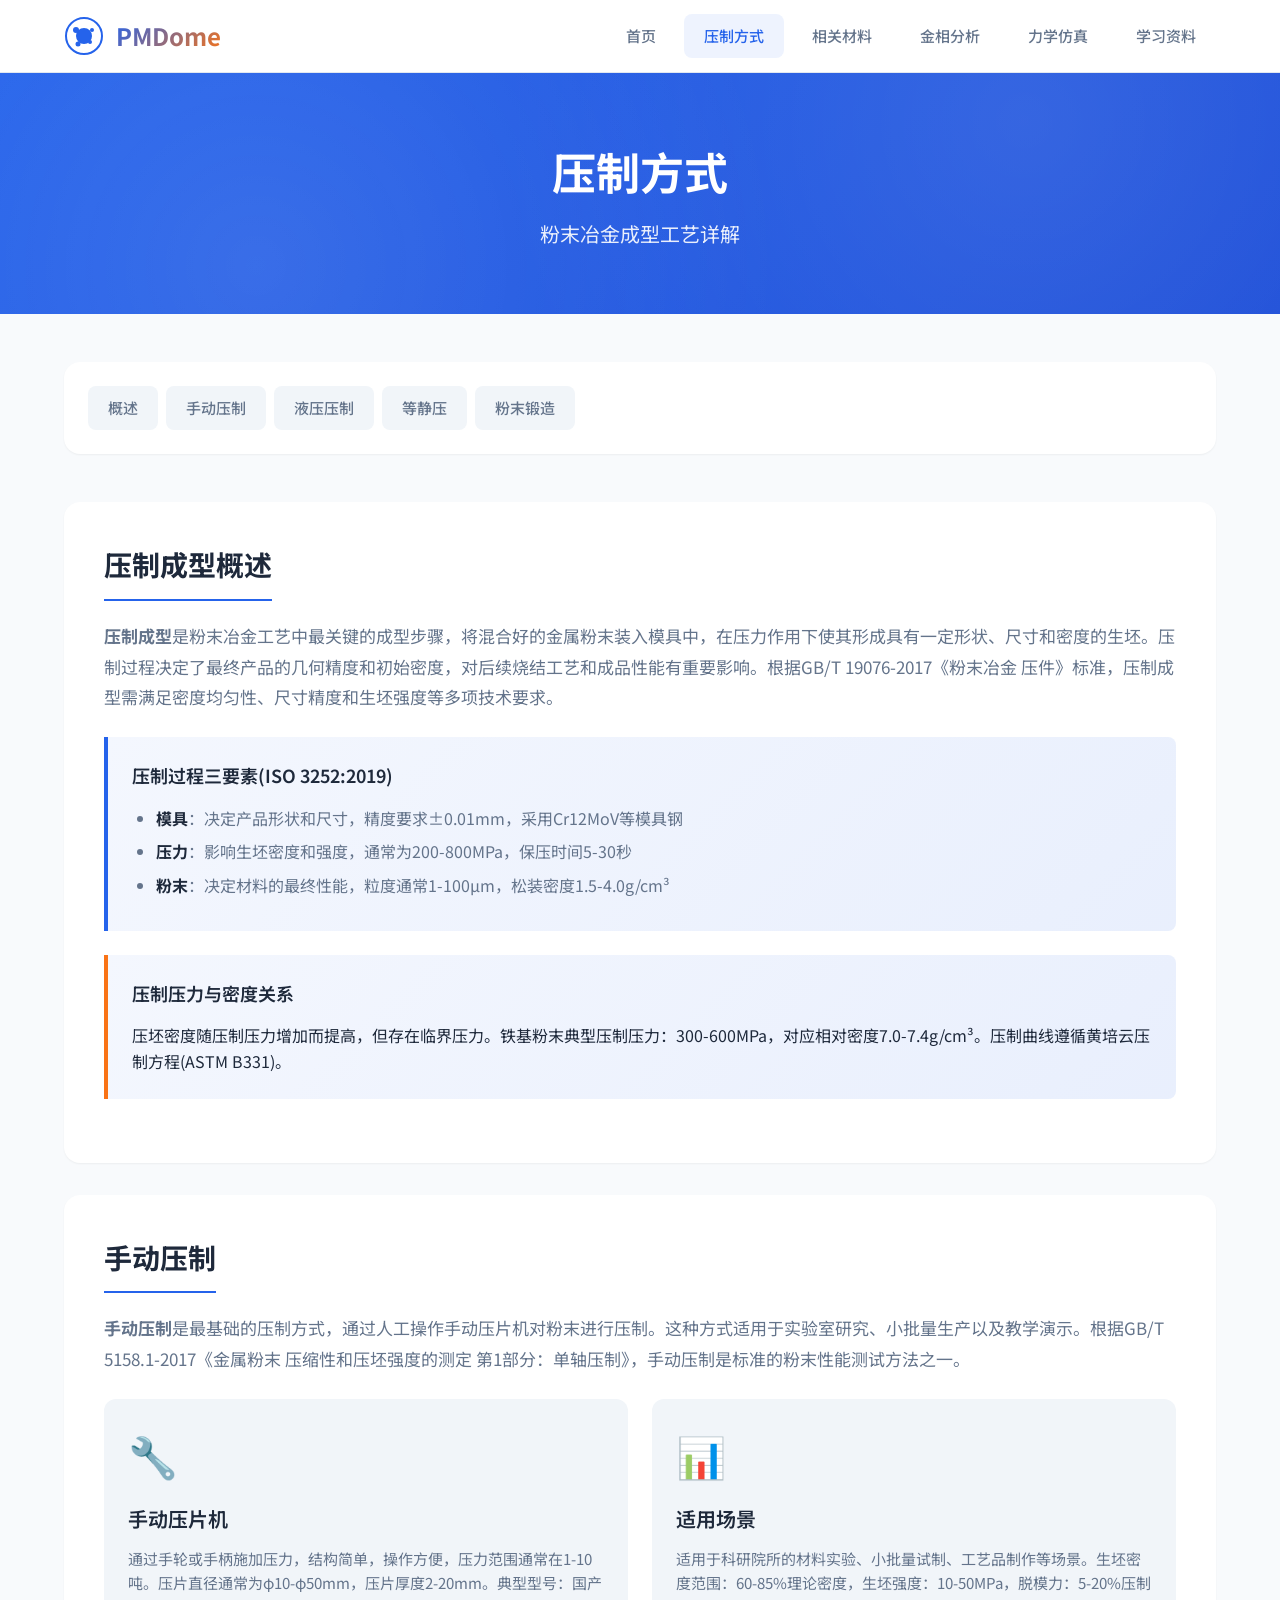
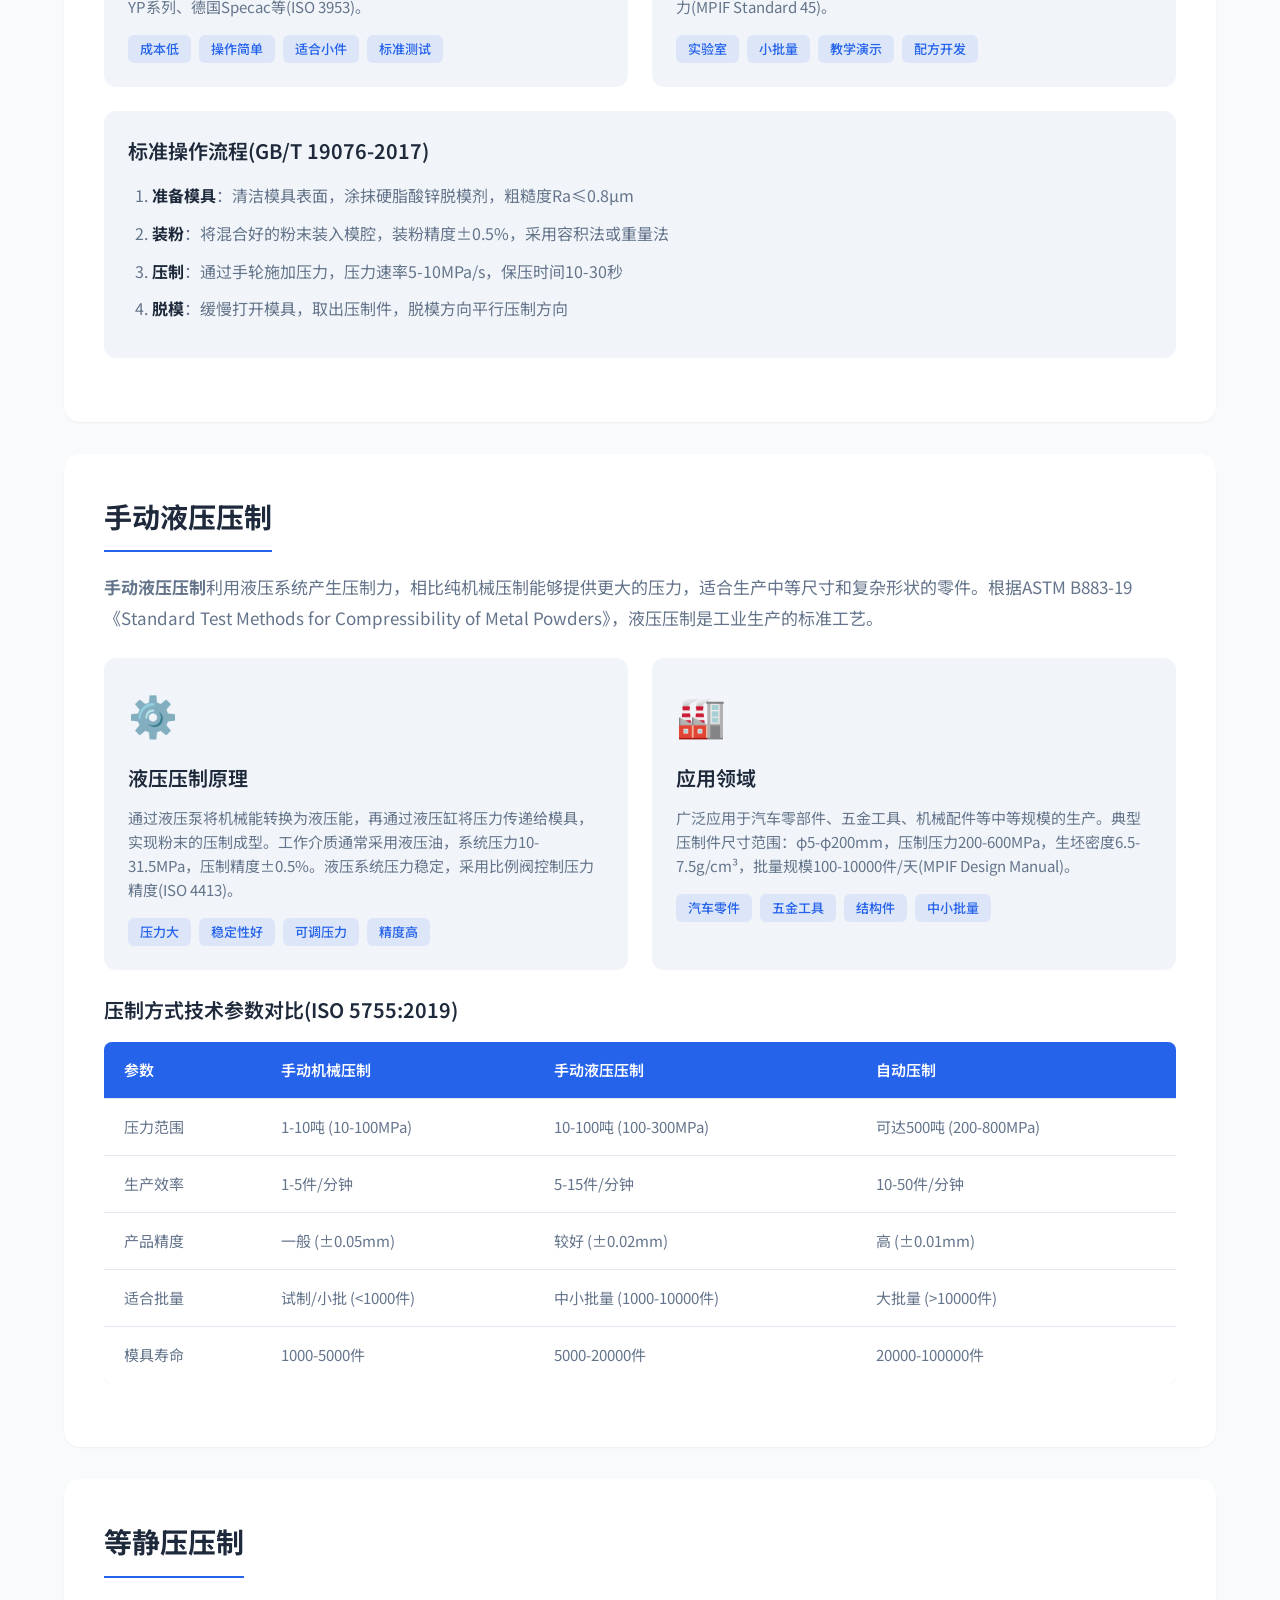
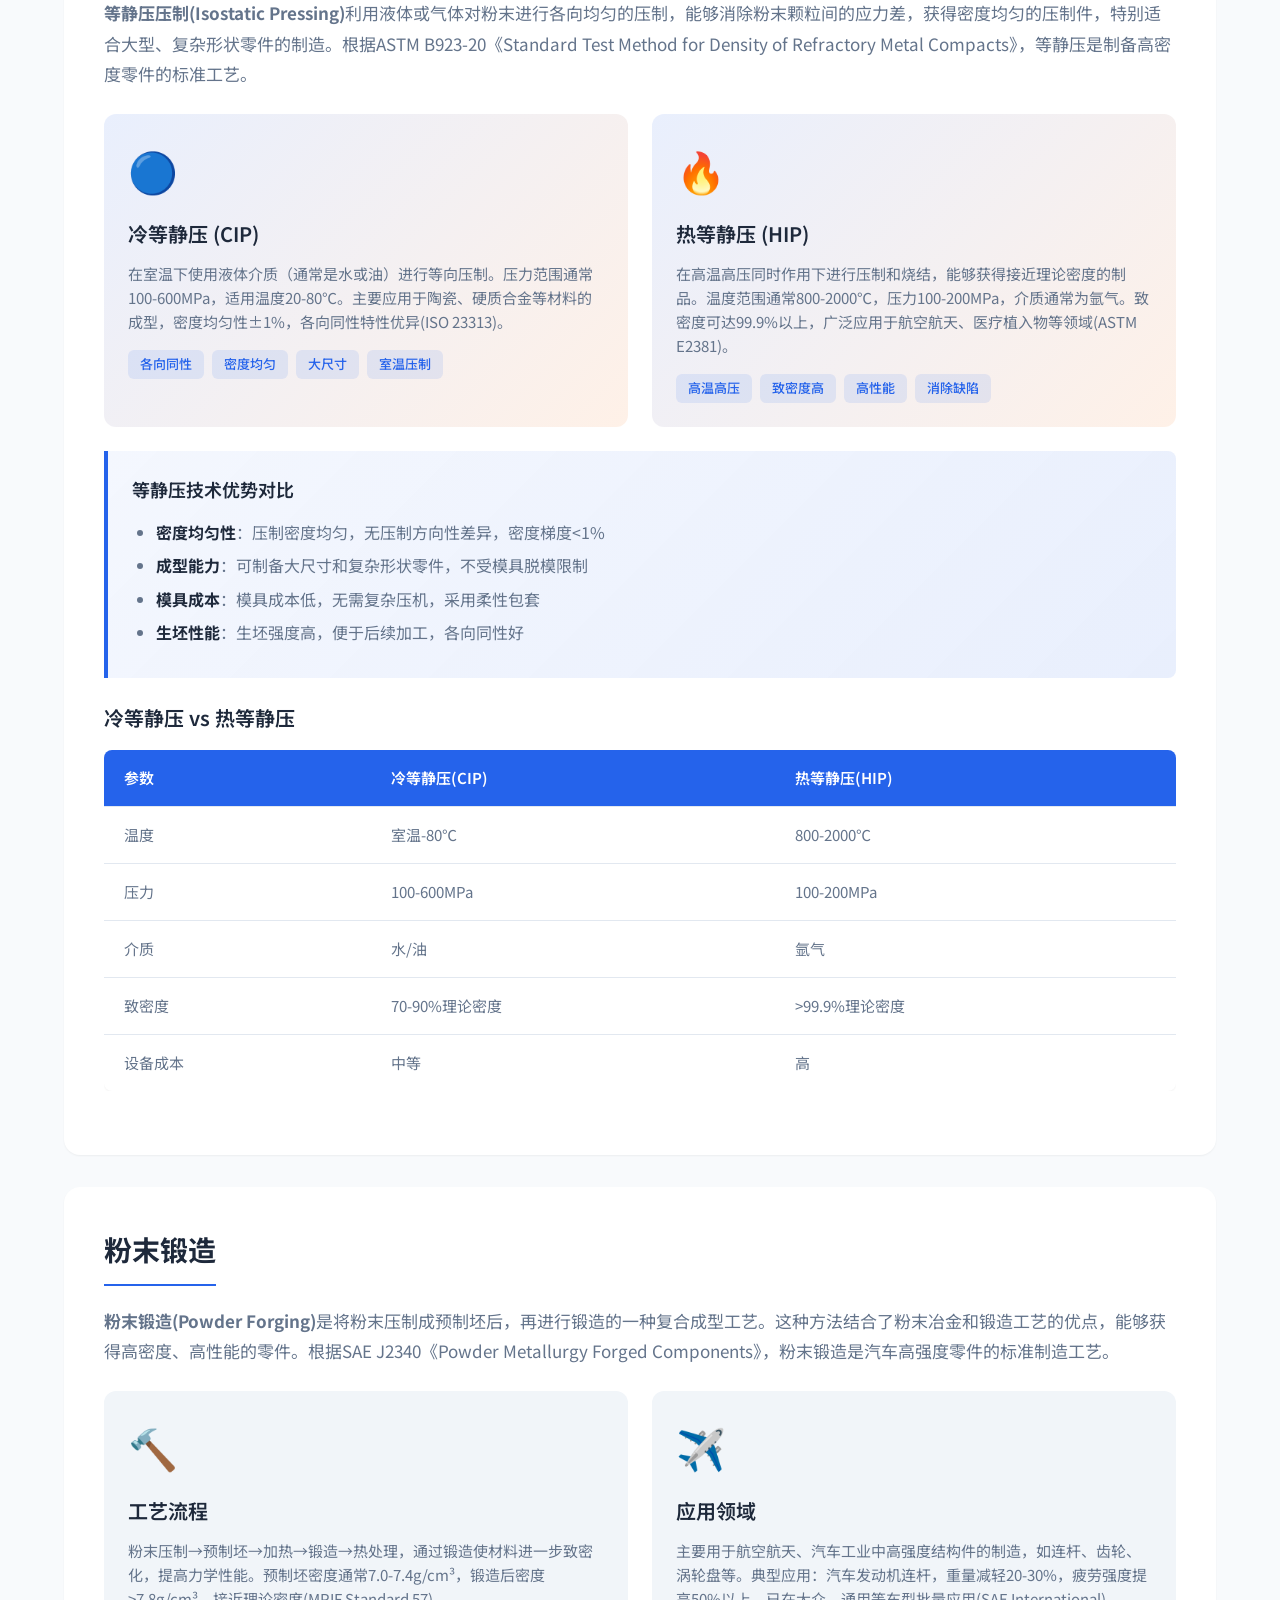
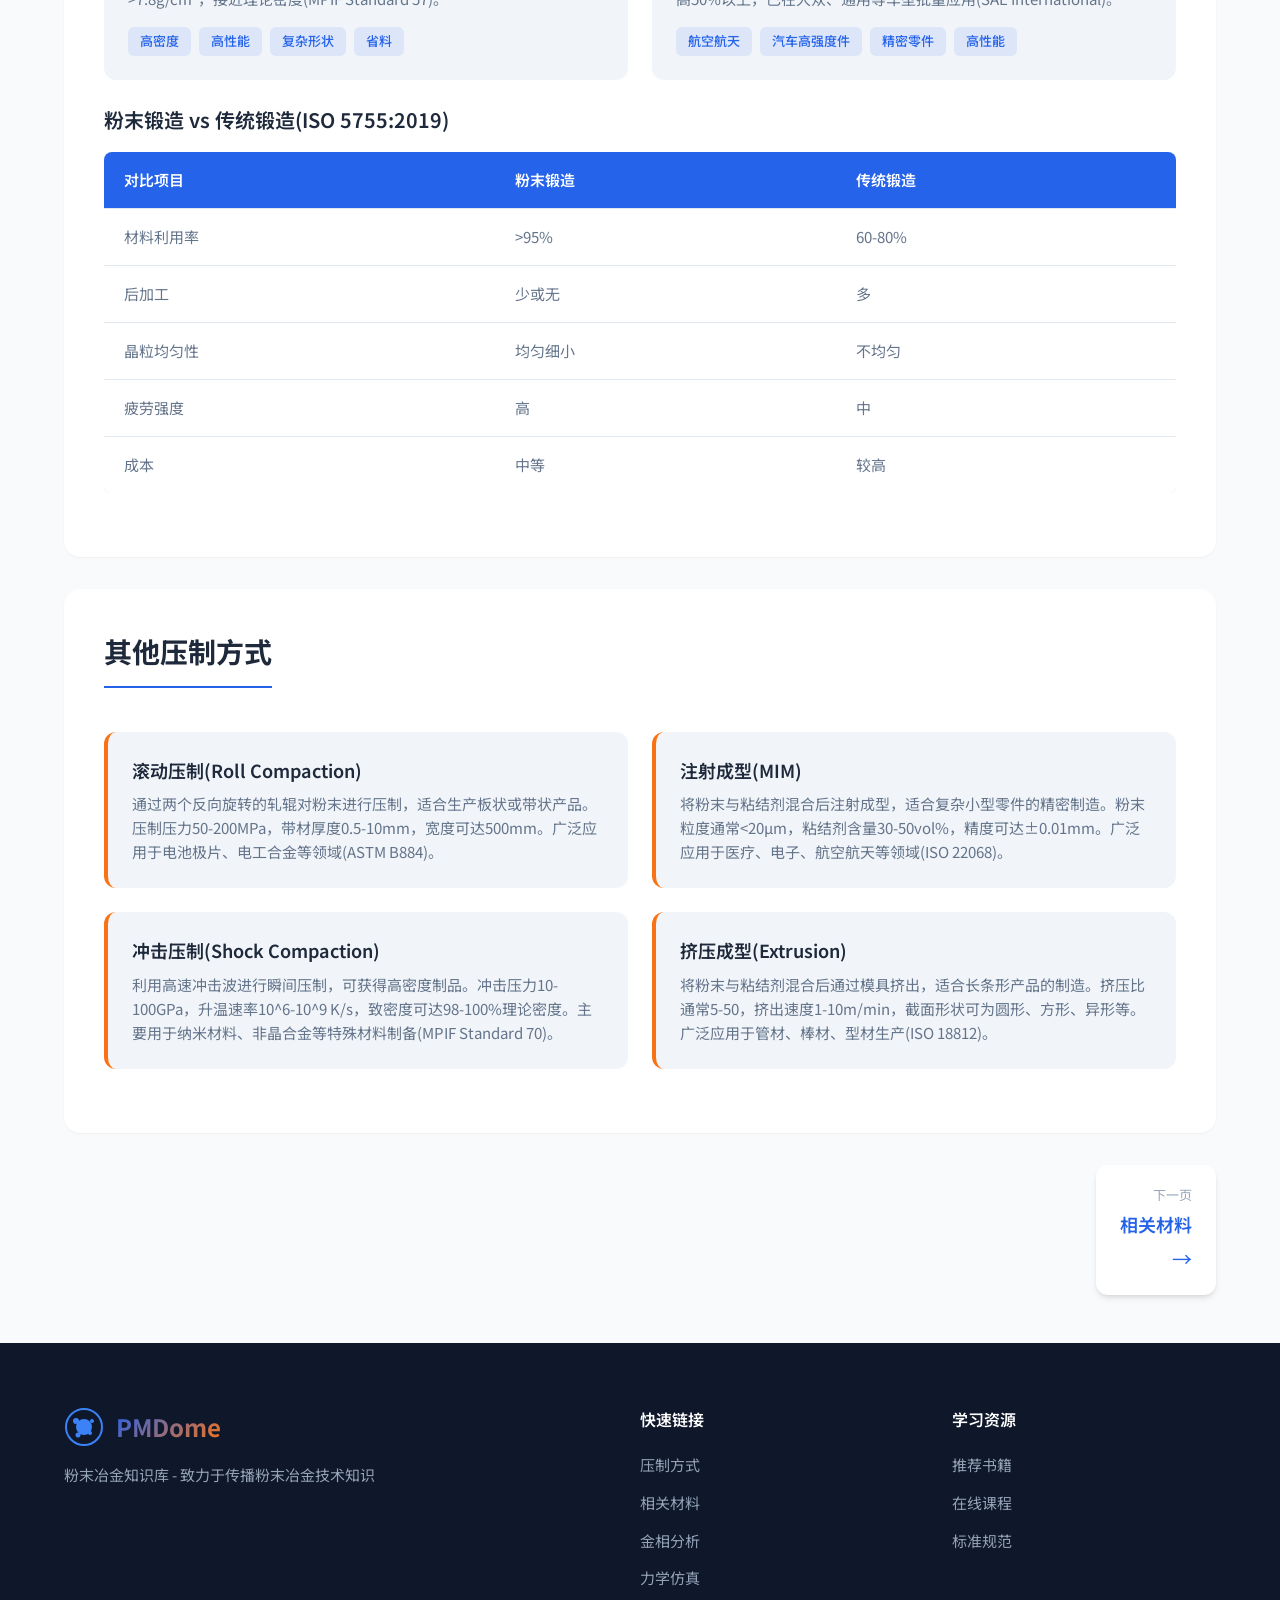
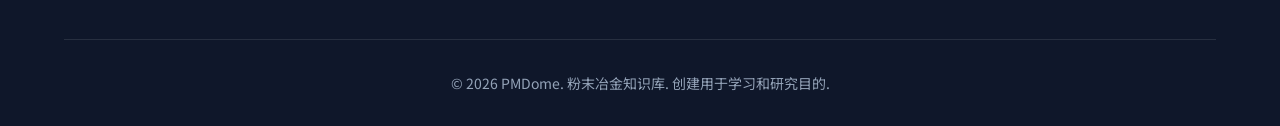
==== commit 2104b976: "全仓库更新：替换为全新内容" ====
--- a/pages/compaction.html
+++ b/pages/compaction.html
@@ -1,367 +1,431 @@
-<!DOCTYPE html>
-<html lang="zh-CN">
-<head>
-    <meta charset="UTF-8">
-    <meta name="viewport" content="width=device-width, initial-scale=1.0">
-    <title>压制方式 | PMDome 粉末冶金知识库</title>
-    <link rel="stylesheet" href="../css/style.css">
-    <link rel="stylesheet" href="../css/page.css">
-    <link rel="preconnect" href="https://fonts.googleapis.com">
-    <link rel="preconnect" href="https://fonts.gstatic.com" crossorigin>
-    <link href="https://fonts.googleapis.com/css2?family=Noto+Sans+SC:wght@300;400;500;700&family=Roboto:wght@300;400;500;700&display=swap" rel="stylesheet">
-</head>
-<body>
-    <header class="header">
-        <div class="container">
-            <div class="logo">
-                <svg class="logo-icon" viewBox="0 0 40 40" fill="none" xmlns="http://www.w3.org/2000/svg">
-                    <circle cx="20" cy="20" r="18" stroke="currentColor" stroke-width="2"/>
-                    <circle cx="20" cy="20" r="8" fill="currentColor"/>
-                    <circle cx="12" cy="14" r="3" fill="currentColor"/>
-                    <circle cx="28" cy="14" r="2" fill="currentColor"/>
-                    <circle cx="14" cy="28" r="2.5" fill="currentColor"/>
-                    <circle cx="26" cy="26" r="2" fill="currentColor"/>
-                </svg>
-                <span class="logo-text">PMDome</span>
-            </div>
-            <nav class="nav">
-                <a href="../index.html" class="nav-link">首页</a>
-                <a href="compaction.html" class="nav-link active">压制方式</a>
-                <a href="materials.html" class="nav-link">相关材料</a>
-                <a href="metallography.html" class="nav-link">金相分析</a>
-                <a href="simulation.html" class="nav-link">力学仿真</a>
-                <a href="resources.html" class="nav-link">学习资料</a>
-            </nav>
-            <button class="mobile-menu-btn" id="mobileMenuBtn">
-                <span></span>
-                <span></span>
-                <span></span>
-            </button>
-        </div>
-    </header>
-
-    <main class="page-main">
-        <section class="page-hero">
-            <div class="container">
-                <h1 class="page-title">压制方式</h1>
-                <p class="page-subtitle">粉末冶金成型工艺详解</p>
-            </div>
-        </section>
-
-        <section class="page-content">
-            <div class="container">
-                <div class="content-nav">
-                    <a href="#overview" class="content-nav-link">概述</a>
-                    <a href="#manual" class="content-nav-link">手动压制</a>
-                    <a href="#hydraulic" class="content-nav-link">液压压制</a>
-                    <a href="#isostatic" class="content-nav-link">等静压</a>
-                    <a href="#forging" class="content-nav-link">粉末锻造</a>
-                </div>
-
-                <article id="overview" class="content-section">
-                    <h2>压制成型概述</h2>
-                    <p>压制是粉末冶金工艺中最关键的成型步骤，将混合好的金属粉末装入模具中，在压力作用下使其形成具有一定形状、尺寸和密度的生坯。压制过程决定了最终产品的几何精度和初始密度，对后续烧结工艺和成品性能有重要影响。</p>
-                    
-                    <div class="info-box">
-                        <h4>压制过程三要素</h4>
-                        <ul>
-                            <li><strong>模具</strong>：决定产品形状和尺寸</li>
-                            <li><strong>压力</strong>：影响生坯密度和强度</li>
-                            <li><strong>粉末</strong>：决定材料的最终性能</li>
-                        </ul>
-                    </div>
-                </article>
-
-                <article id="manual" class="content-section">
-                    <h2>手动压制</h2>
-                    <p>手动压制是最基础的压制方式，通过人工操作手动压片机对粉末进行压制。这种方式适用于实验室研究、小批量生产以及教学演示。</p>
-                    
-                    <div class="method-grid">
-                        <div class="method-card">
-                            <div class="method-icon">🔧</div>
-                            <h3>手动压片机</h3>
-                            <p>通过手轮或手柄施加压力，结构简单，操作方便，压力范围通常在1-10吨。</p>
-                            <div class="method-features">
-                                <span>成本低</span>
-                                <span>操作简单</span>
-                                <span>适合小件</span>
-                            </div>
-                        </div>
-                        <div class="method-card">
-                            <div class="method-icon">📊</div>
-                            <h3>适用场景</h3>
-                            <p>适用于科研院所的材料实验、小批量试制、工艺品制作等场景。</p>
-                            <div class="method-features">
-                                <span>实验室</span>
-                                <span>小批量</span>
-                                <span>教学演示</span>
-                            </div>
-                        </div>
-                    </div>
-
-                    <div class="process-steps">
-                        <h3>操作流程</h3>
-                        <ol>
-                            <li><strong>准备模具</strong>：清洁模具表面，涂抹脱模剂</li>
-                            <li><strong>装粉</strong>：将混合好的粉末装入模腔</li>
-                            <li><strong>压制</strong>：通过手轮施加压力，保持一定时间</li>
-                            <li><strong>脱模</strong>：打开模具，取出压制件</li>
-                        </ol>
-                    </div>
-                </article>
-
-                <article id="hydraulic" class="content-section">
-                    <h2>手动液压压制</h2>
-                    <p>手动液压压制利用液压系统产生压制力，相比纯机械压制能够提供更大的压力，适合生产中等尺寸和复杂形状的零件。</p>
-                    
-                    <div class="method-grid">
-                        <div class="method-card">
-                            <div class="method-icon">⚙️</div>
-                            <h3>液压压制原理</h3>
-                            <p>通过液压泵将机械能转换为液压能，再通过液压缸将压力传递给模具，实现粉末的压制成型。</p>
-                            <div class="method-features">
-                                <span>压力大</span>
-                                <span>稳定性好</span>
-                                <span>可调压力</span>
-                            </div>
-                        </div>
-                        <div class="method-card">
-                            <div class="method-icon">🏭</div>
-                            <h3>应用领域</h3>
-                            <p>广泛应用于汽车零部件、五金工具、机械配件等中等规模的生产。</p>
-                            <div class="method-features">
-                                <span>汽车零件</span>
-                                <span>五金工具</span>
-                                <span>结构件</span>
-                            </div>
-                        </div>
-                    </div>
-
-                    <div class="comparison-table">
-                        <h3>压制方式对比</h3>
-                        <table>
-                            <thead>
-                                <tr>
-                                    <th>参数</th>
-                                    <th>手动机械压制</th>
-                                    <th>手动液压压制</th>
-                                    <th>自动压制</th>
-                                </tr>
-                            </thead>
-                            <tbody>
-                                <tr>
-                                    <td>压力范围</td>
-                                    <td>1-10吨</td>
-                                    <td>10-100吨</td>
-                                    <td>可达500吨</td>
-                                </tr>
-                                <tr>
-                                    <td>生产效率</td>
-                                    <td>低</td>
-                                    <td>中</td>
-                                    <td>高</td>
-                                </tr>
-                                <tr>
-                                    <td>产品精度</td>
-                                    <td>一般</td>
-                                    <td>较好</td>
-                                    <td>高</td>
-                                </tr>
-                                <tr>
-                                    <td>适合批量</td>
-                                    <td>试制/小批</td>
-                                    <td>中小批量</td>
-                                    <td>大批量</td>
-                                </tr>
-                            </tbody>
-                        </table>
-                    </div>
-                </article>
-
-                <article id="isostatic" class="content-section">
-                    <h2>等静压压制</h2>
-                    <p>等静压压制利用液体或气体对粉末进行各向均匀的压制，能够消除粉末颗粒间的应力差，获得密度均匀的压制件，特别适合大型、复杂形状零件的制造。</p>
-                    
-                    <div class="method-grid">
-                        <div class="method-card highlight-card">
-                            <div class="method-icon">🔵</div>
-                            <h3>冷等静压 (CIP)</h3>
-                            <p>在室温下使用液体介质（通常是水或油）进行等向压制。适用于陶瓷、硬质合金等材料的成型。</p>
-                            <div class="method-features">
-                                <span>各向同性</span>
-                                <span>密度均匀</span>
-                                <span>大尺寸</span>
-                            </div>
-                        </div>
-                        <div class="method-card highlight-card">
-                            <div class="method-icon">🔥</div>
-                            <h3>热等静压 (HIP)</h3>
-                            <p>在高温高压同时作用下进行压制和烧结，能够获得接近理论密度的制品。广泛应用于航空航天领域。</p>
-                            <div class="method-features">
-                                <span>高温高压</span>
-                                <span>致密度高</td>
-                                <span>高性能</span>
-                            </div>
-                        </div>
-                    </div>
-
-                    <div class="info-box">
-                        <h4>等静压优势</h4>
-                        <ul>
-                            <li>压制密度均匀，无压制方向性差异</li>
-                            <li>可制备大尺寸和复杂形状零件</li>
-                            <li>模具成本低，无需复杂压机</li>
-                            <li>生坯强度高，便于后续加工</li>
-                        </ul>
-                    </div>
-                </article>
-
-                <article id="forging" class="content-section">
-                    <h2>粉末锻造</h2>
-                    <p>粉末锻造是将粉末压制成预制坯后，再进行锻造的一种复合成型工艺。这种方法结合了粉末冶金和锻造工艺的优点，能够获得高密度、高性能的零件。</p>
-                    
-                    <div class="method-grid">
-                        <div class="method-card">
-                            <div class="method-icon">🔨</div>
-                            <h3>工艺流程</h3>
-                            <p>粉末压制→预制坯→锻造→热处理，通过锻造使材料进一步致密化，提高力学性能。</p>
-                            <div class="method-features">
-                                <span>高密度</span>
-                                <span>高性能</span>
-                                <span>复杂形状</span>
-                            </div>
-                        </div>
-                        <div class="method-card">
-                            <div class="method-icon">✈️</div>
-                            <h3>应用领域</h3>
-                            <p>主要用于航空航天、汽车工业中高强度结构件的制造，如连杆、齿轮、涡轮盘等。</p>
-                            <div class="method-features">
-                                <span>航空航天</span>
-                                <span>汽车高强度件</span>
-                                <span>精密零件</span>
-                            </div>
-                        </div>
-                    </div>
-
-                    <div class="comparison-table">
-                        <h3>粉末锻造 vs 传统锻造</h3>
-                        <table>
-                            <thead>
-                                <tr>
-                                    <th>对比项目</th>
-                                    <th>粉末锻造</th>
-                                    <th>传统锻造</th>
-                                </tr>
-                            </thead>
-                            <tbody>
-                                <tr>
-                                    <td>材料利用率</td>
-                                    <td>>95%</td>
-                                    <td>60-80%</td>
-                                </tr>
-                                <tr>
-                                    <td>后加工</td>
-                                    <td>少</td>
-                                    <td>多</td>
-                                </tr>
-                                <tr>
-                                    <td>晶粒均匀性</td>
-                                    <td>均匀细小</td>
-                                    <td>不均匀</td>
-                                </tr>
-                                <tr>
-                                    <td>成本</td>
-                                    <td>中等</td>
-                                    <td>较高</td>
-                                </tr>
-                            </tbody>
-                        </table>
-                    </div>
-                </article>
-
-                <article class="content-section">
-                    <h2>其他压制方式</h2>
-                    <div class="cards-grid">
-                        <div class="info-card">
-                            <h3>滚动压制</h3>
-                            <p>通过两个反向旋转的轧辊对粉末进行压制，适合生产板状或带状产品。</p>
-                        </div>
-                        <div class="info-card">
-                            <h3>注射成型 (MIM)</h3>
-                            <p>将粉末与粘结剂混合后注射成型，适合复杂小型零件的精密制造。</p>
-                        </div>
-                        <div class="info-card">
-                            <h3>冲击压制</h3>
-                            <p>利用高速冲击波进行瞬间压制，可获得高密度制品。</p>
-                        </div>
-                        <div class="info-card">
-                            <h3>挤压成型</h3>
-                            <p>将粉末与粘结剂混合后通过模具挤出，适合长条形产品的制造。</p>
-                        </div>
-                    </div>
-                </article>
-
-                <div class="page-navigation">
-                    <a href="materials.html" class="page-nav-btn next">
-                        <span class="nav-label">下一页</span>
-                        <span class="nav-title">相关材料</span>
-                        <span class="nav-arrow">→</span>
-                    </a>
-                </div>
-            </div>
-        </section>
-    </main>
-
-    <footer class="footer">
-        <div class="container">
-            <div class="footer-content">
-                <div class="footer-brand">
-                    <div class="logo">
-                        <svg class="logo-icon" viewBox="0 0 40 40" fill="none" xmlns="http://www.w3.org/2000/svg">
-                            <circle cx="20" cy="20" r="18" stroke="currentColor" stroke-width="2"/>
-                            <circle cx="20" cy="20" r="8" fill="currentColor"/>
-                            <circle cx="12" cy="14" r="3" fill="currentColor"/>
-                            <circle cx="28" cy="14" r="2" fill="currentColor"/>
-                            <circle cx="14" cy="28" r="2.5" fill="currentColor"/>
-                            <circle cx="26" cy="26" r="2" fill="currentColor"/>
-                        </svg>
-                        <span class="logo-text">PMDome</span>
-                    </div>
-                    <p>粉末冶金知识库 - 致力于传播粉末冶金技术知识</p>
-                </div>
-                <div class="footer-links">
-                    <h4>快速链接</h4>
-                    <ul>
-                        <li><a href="compaction.html">压制方式</a></li>
-                        <li><a href="materials.html">相关材料</a></li>
-                        <li><a href="metallography.html">金相分析</a></li>
-                        <li><a href="simulation.html">力学仿真</a></li>
-                    </ul>
-                </div>
-                <div class="footer-links">
-                    <h4>学习资源</h4>
-                    <ul>
-                        <li><a href="resources.html">推荐书籍</a></li>
-                        <li><a href="resources.html">在线课程</a></li>
-                        <li><a href="resources.html">标准规范</a></li>
-                    </ul>
-                </div>
-            </div>
-            <div class="footer-bottom">
-                <p>© 2026 PMDome. 粉末冶金知识库. 创建用于学习和研究目的.</p>
-            </div>
-        </div>
-    </footer>
-
-    <div class="mobile-nav" id="mobileNav">
-        <a href="../index.html" class="mobile-nav-link">首页</a>
-        <a href="compaction.html" class="mobile-nav-link active">压制方式</a>
-        <a href="materials.html" class="mobile-nav-link">相关材料</a>
-        <a href="metallography.html" class="mobile-nav-link">金相分析</a>
-        <a href="simulation.html" class="mobile-nav-link">力学仿真</a>
-        <a href="resources.html" class="mobile-nav-link">学习资料</a>
-    </div>
-
-    <script src="../js/main.js"></script>
-</body>
-</html>
+<!DOCTYPE html>
+<html lang="zh-CN">
+<head>
+    <meta charset="UTF-8">
+    <meta name="viewport" content="width=device-width, initial-scale=1.0">
+    <title>压制方式 | PMDome 粉末冶金知识库</title>
+    <link rel="stylesheet" href="../css/style.css">
+    <link rel="stylesheet" href="../css/page.css">
+    <link rel="preconnect" href="https://fonts.googleapis.com">
+    <link rel="preconnect" href="https://fonts.gstatic.com" crossorigin>
+    <link href="https://fonts.googleapis.com/css2?family=Noto+Sans+SC:wght@300;400;500;700&family=Roboto:wght@300;400;500;700&display=swap" rel="stylesheet">
+</head>
+<body>
+    <header class="header">
+        <div class="container">
+            <div class="logo">
+                <svg class="logo-icon" viewBox="0 0 40 40" fill="none" xmlns="http://www.w3.org/2000/svg">
+                    <circle cx="20" cy="20" r="18" stroke="currentColor" stroke-width="2"/>
+                    <circle cx="20" cy="20" r="8" fill="currentColor"/>
+                    <circle cx="12" cy="14" r="3" fill="currentColor"/>
+                    <circle cx="28" cy="14" r="2" fill="currentColor"/>
+                    <circle cx="14" cy="28" r="2.5" fill="currentColor"/>
+                    <circle cx="26" cy="26" r="2" fill="currentColor"/>
+                </svg>
+                <span class="logo-text">PMDome</span>
+            </div>
+            <nav class="nav">
+                <a href="../index.html" class="nav-link">首页</a>
+                <a href="compaction.html" class="nav-link active">压制方式</a>
+                <a href="materials.html" class="nav-link">相关材料</a>
+                <a href="metallography.html" class="nav-link">金相分析</a>
+                <a href="simulation.html" class="nav-link">力学仿真</a>
+                <a href="resources.html" class="nav-link">学习资料</a>
+            </nav>
+            <button class="mobile-menu-btn" id="mobileMenuBtn">
+                <span></span>
+                <span></span>
+                <span></span>
+            </button>
+        </div>
+    </header>
+
+    <main class="page-main">
+        <section class="page-hero">
+            <div class="container">
+                <h1 class="page-title">压制方式</h1>
+                <p class="page-subtitle">粉末冶金成型工艺详解</p>
+            </div>
+        </section>
+
+        <section class="page-content">
+            <div class="container">
+                <div class="content-nav">
+                    <a href="#overview" class="content-nav-link">概述</a>
+                    <a href="#manual" class="content-nav-link">手动压制</a>
+                    <a href="#hydraulic" class="content-nav-link">液压压制</a>
+                    <a href="#isostatic" class="content-nav-link">等静压</a>
+                    <a href="#forging" class="content-nav-link">粉末锻造</a>
+                </div>
+
+                <article id="overview" class="content-section">
+                    <h2>压制成型概述</h2>
+                    <p><strong>压制成型</strong>是粉末冶金工艺中最关键的成型步骤，将混合好的金属粉末装入模具中，在压力作用下使其形成具有一定形状、尺寸和密度的生坯。压制过程决定了最终产品的几何精度和初始密度，对后续烧结工艺和成品性能有重要影响。根据GB/T 19076-2017《粉末冶金 压件》标准，压制成型需满足密度均匀性、尺寸精度和生坯强度等多项技术要求。</p>
+                    
+                    <div class="info-box">
+                        <h4>压制过程三要素(ISO 3252:2019)</h4>
+                        <ul>
+                            <li><strong>模具</strong>：决定产品形状和尺寸，精度要求±0.01mm，采用Cr12MoV等模具钢</li>
+                            <li><strong>压力</strong>：影响生坯密度和强度，通常为200-800MPa，保压时间5-30秒</li>
+                            <li><strong>粉末</strong>：决定材料的最终性能，粒度通常1-100μm，松装密度1.5-4.0g/cm³</li>
+                        </ul>
+                    </div>
+                    
+                    <div class="info-box" style="border-left-color: var(--accent);">
+                        <h4>压制压力与密度关系</h4>
+                        <p>压坯密度随压制压力增加而提高，但存在临界压力。铁基粉末典型压制压力：300-600MPa，对应相对密度7.0-7.4g/cm³。压制曲线遵循黄培云压制方程(ASTM B331)。</p>
+                    </div>
+                </article>
+
+                <article id="manual" class="content-section">
+                    <h2>手动压制</h2>
+                    <p><strong>手动压制</strong>是最基础的压制方式，通过人工操作手动压片机对粉末进行压制。这种方式适用于实验室研究、小批量生产以及教学演示。根据GB/T 5158.1-2017《金属粉末 压缩性和压坯强度的测定 第1部分：单轴压制》，手动压制是标准的粉末性能测试方法之一。</p>
+                    
+                    <div class="method-grid">
+                        <div class="method-card">
+                            <div class="method-icon">🔧</div>
+                            <h3>手动压片机</h3>
+                            <p>通过手轮或手柄施加压力，结构简单，操作方便，压力范围通常在1-10吨。压片直径通常为φ10-φ50mm，压片厚度2-20mm。典型型号：国产YP系列、德国Specac等(ISO 3953)。</p>
+                            <div class="method-features">
+                                <span>成本低</span>
+                                <span>操作简单</span>
+                                <span>适合小件</span>
+                                <span>标准测试</span>
+                            </div>
+                        </div>
+                        <div class="method-card">
+                            <div class="method-icon">📊</div>
+                            <h3>适用场景</h3>
+                            <p>适用于科研院所的材料实验、小批量试制、工艺品制作等场景。生坯密度范围：60-85%理论密度，生坯强度：10-50MPa，脱模力：5-20%压制力(MPIF Standard 45)。</p>
+                            <div class="method-features">
+                                <span>实验室</span>
+                                <span>小批量</span>
+                                <span>教学演示</span>
+                                <span>配方开发</span>
+                            </div>
+                        </div>
+                    </div>
+
+                    <div class="process-steps">
+                        <h3>标准操作流程(GB/T 19076-2017)</h3>
+                        <ol>
+                            <li><strong>准备模具</strong>：清洁模具表面，涂抹硬脂酸锌脱模剂，粗糙度Ra≤0.8μm</li>
+                            <li><strong>装粉</strong>：将混合好的粉末装入模腔，装粉精度±0.5%，采用容积法或重量法</li>
+                            <li><strong>压制</strong>：通过手轮施加压力，压力速率5-10MPa/s，保压时间10-30秒</li>
+                            <li><strong>脱模</strong>：缓慢打开模具，取出压制件，脱模方向平行压制方向</li>
+                        </ol>
+                    </div>
+                </article>
+
+                <article id="hydraulic" class="content-section">
+                    <h2>手动液压压制</h2>
+                    <p><strong>手动液压压制</strong>利用液压系统产生压制力，相比纯机械压制能够提供更大的压力，适合生产中等尺寸和复杂形状的零件。根据ASTM B883-19《Standard Test Methods for Compressibility of Metal Powders》，液压压制是工业生产的标准工艺。</p>
+                    
+                    <div class="method-grid">
+                        <div class="method-card">
+                            <div class="method-icon">⚙️</div>
+                            <h3>液压压制原理</h3>
+                            <p>通过液压泵将机械能转换为液压能，再通过液压缸将压力传递给模具，实现粉末的压制成型。工作介质通常采用液压油，系统压力10-31.5MPa，压制精度±0.5%。液压系统压力稳定，采用比例阀控制压力精度(ISO 4413)。</p>
+                            <div class="method-features">
+                                <span>压力大</span>
+                                <span>稳定性好</span>
+                                <span>可调压力</span>
+                                <span>精度高</span>
+                            </div>
+                        </div>
+                        <div class="method-card">
+                            <div class="method-icon">🏭</div>
+                            <h3>应用领域</h3>
+                            <p>广泛应用于汽车零部件、五金工具、机械配件等中等规模的生产。典型压制件尺寸范围：φ5-φ200mm，压制压力200-600MPa，生坯密度6.5-7.5g/cm³，批量规模100-10000件/天(MPIF Design Manual)。</p>
+                            <div class="method-features">
+                                <span>汽车零件</span>
+                                <span>五金工具</span>
+                                <span>结构件</span>
+                                <span>中小批量</span>
+                            </div>
+                        </div>
+                    </div>
+
+                    <div class="comparison-table">
+                        <h3>压制方式技术参数对比(ISO 5755:2019)</h3>
+                        <table>
+                            <thead>
+                                <tr>
+                                    <th>参数</th>
+                                    <th>手动机械压制</th>
+                                    <th>手动液压压制</th>
+                                    <th>自动压制</th>
+                                </tr>
+                            </thead>
+                            <tbody>
+                                <tr>
+                                    <td>压力范围</td>
+                                    <td>1-10吨 (10-100MPa)</td>
+                                    <td>10-100吨 (100-300MPa)</td>
+                                    <td>可达500吨 (200-800MPa)</td>
+                                </tr>
+                                <tr>
+                                    <td>生产效率</td>
+                                    <td>1-5件/分钟</td>
+                                    <td>5-15件/分钟</td>
+                                    <td>10-50件/分钟</td>
+                                </tr>
+                                <tr>
+                                    <td>产品精度</td>
+                                    <td>一般 (±0.05mm)</td>
+                                    <td>较好 (±0.02mm)</td>
+                                    <td>高 (±0.01mm)</td>
+                                </tr>
+                                <tr>
+                                    <td>适合批量</td>
+                                    <td>试制/小批 (&lt;1000件)</td>
+                                    <td>中小批量 (1000-10000件)</td>
+                                    <td>大批量 (&gt;10000件)</td>
+                                </tr>
+                                <tr>
+                                    <td>模具寿命</td>
+                                    <td>1000-5000件</td>
+                                    <td>5000-20000件</td>
+                                    <td>20000-100000件</td>
+                                </tr>
+                            </tbody>
+                        </table>
+                    </div>
+                </article>
+
+                <article id="isostatic" class="content-section">
+                    <h2>等静压压制</h2>
+                    <p><strong>等静压压制(Isostatic Pressing)</strong>利用液体或气体对粉末进行各向均匀的压制，能够消除粉末颗粒间的应力差，获得密度均匀的压制件，特别适合大型、复杂形状零件的制造。根据ASTM B923-20《Standard Test Method for Density of Refractory Metal Compacts》，等静压是制备高密度零件的标准工艺。</p>
+                    
+                    <div class="method-grid">
+                        <div class="method-card highlight-card">
+                            <div class="method-icon">🔵</div>
+                            <h3>冷等静压 (CIP)</h3>
+                            <p>在室温下使用液体介质（通常是水或油）进行等向压制。压力范围通常100-600MPa，适用温度20-80℃。主要应用于陶瓷、硬质合金等材料的成型，密度均匀性±1%，各向同性特性优异(ISO 23313)。</p>
+                            <div class="method-features">
+                                <span>各向同性</span>
+                                <span>密度均匀</span>
+                                <span>大尺寸</span>
+                                <span>室温压制</span>
+                            </div>
+                        </div>
+                        <div class="method-card highlight-card">
+                            <div class="method-icon">🔥</div>
+                            <h3>热等静压 (HIP)</h3>
+                            <p>在高温高压同时作用下进行压制和烧结，能够获得接近理论密度的制品。温度范围通常800-2000℃，压力100-200MPa，介质通常为氩气。致密度可达99.9%以上，广泛应用于航空航天、医疗植入物等领域(ASTM E2381)。</p>
+                            <div class="method-features">
+                                <span>高温高压</span>
+                                <span>致密度高</span>
+                                <span>高性能</span>
+                                <span>消除缺陷</span>
+                            </div>
+                        </div>
+                    </div>
+
+                    <div class="info-box">
+                        <h4>等静压技术优势对比</h4>
+                        <ul>
+                            <li><strong>密度均匀性</strong>：压制密度均匀，无压制方向性差异，密度梯度&lt;1%</li>
+                            <li><strong>成型能力</strong>：可制备大尺寸和复杂形状零件，不受模具脱模限制</li>
+                            <li><strong>模具成本</strong>：模具成本低，无需复杂压机，采用柔性包套</li>
+                            <li><strong>生坯性能</strong>：生坯强度高，便于后续加工，各向同性好</li>
+                        </ul>
+                    </div>
+                    
+                    <div class="comparison-table">
+                        <h3>冷等静压 vs 热等静压</h3>
+                        <table>
+                            <thead>
+                                <tr>
+                                    <th>参数</th>
+                                    <th>冷等静压(CIP)</th>
+                                    <th>热等静压(HIP)</th>
+                                </tr>
+                            </thead>
+                            <tbody>
+                                <tr>
+                                    <td>温度</td>
+                                    <td>室温-80℃</td>
+                                    <td>800-2000℃</td>
+                                </tr>
+                                <tr>
+                                    <td>压力</td>
+                                    <td>100-600MPa</td>
+                                    <td>100-200MPa</td>
+                                </tr>
+                                <tr>
+                                    <td>介质</td>
+                                    <td>水/油</td>
+                                    <td>氩气</td>
+                                </tr>
+                                <tr>
+                                    <td>致密度</td>
+                                    <td>70-90%理论密度</td>
+                                    <td>&gt;99.9%理论密度</td>
+                                </tr>
+                                <tr>
+                                    <td>设备成本</td>
+                                    <td>中等</td>
+                                    <td>高</td>
+                                </tr>
+                            </tbody>
+                        </table>
+                    </div>
+                </article>
+
+                <article id="forging" class="content-section">
+                    <h2>粉末锻造</h2>
+                    <p><strong>粉末锻造(Powder Forging)</strong>是将粉末压制成预制坯后，再进行锻造的一种复合成型工艺。这种方法结合了粉末冶金和锻造工艺的优点，能够获得高密度、高性能的零件。根据SAE J2340《Powder Metallurgy Forged Components》，粉末锻造是汽车高强度零件的标准制造工艺。</p>
+                    
+                    <div class="method-grid">
+                        <div class="method-card">
+                            <div class="method-icon">🔨</div>
+                            <h3>工艺流程</h3>
+                            <p>粉末压制→预制坯→加热→锻造→热处理，通过锻造使材料进一步致密化，提高力学性能。预制坯密度通常7.0-7.4g/cm³，锻造后密度&gt;7.8g/cm³，接近理论密度(MPIF Standard 57)。</p>
+                            <div class="method-features">
+                                <span>高密度</span>
+                                <span>高性能</span>
+                                <span>复杂形状</span>
+                                <span>省料</span>
+                            </div>
+                        </div>
+                        <div class="method-card">
+                            <div class="method-icon">✈️</div>
+                            <h3>应用领域</h3>
+                            <p>主要用于航空航天、汽车工业中高强度结构件的制造，如连杆、齿轮、涡轮盘等。典型应用：汽车发动机连杆，重量减轻20-30%，疲劳强度提高50%以上，已在大众、通用等车型批量应用(SAE International)。</p>
+                            <div class="method-features">
+                                <span>航空航天</span>
+                                <span>汽车高强度件</span>
+                                <span>精密零件</span>
+                                <span>高性能</span>
+                            </div>
+                        </div>
+                    </div>
+
+                    <div class="comparison-table">
+                        <h3>粉末锻造 vs 传统锻造(ISO 5755:2019)</h3>
+                        <table>
+                            <thead>
+                                <tr>
+                                    <th>对比项目</th>
+                                    <th>粉末锻造</th>
+                                    <th>传统锻造</th>
+                                </tr>
+                            </thead>
+                            <tbody>
+                                <tr>
+                                    <td>材料利用率</td>
+                                    <td>&gt;95%</td>
+                                    <td>60-80%</td>
+                                </tr>
+                                <tr>
+                                    <td>后加工</td>
+                                    <td>少或无</td>
+                                    <td>多</td>
+                                </tr>
+                                <tr>
+                                    <td>晶粒均匀性</td>
+                                    <td>均匀细小</td>
+                                    <td>不均匀</td>
+                                </tr>
+                                <tr>
+                                    <td>疲劳强度</td>
+                                    <td>高</td>
+                                    <td>中</td>
+                                </tr>
+                                <tr>
+                                    <td>成本</td>
+                                    <td>中等</td>
+                                    <td>较高</td>
+                                </tr>
+                            </tbody>
+                        </table>
+                    </div>
+                </article>
+
+                <article class="content-section">
+                    <h2>其他压制方式</h2>
+                    <div class="cards-grid">
+                        <div class="info-card">
+                            <h3>滚动压制(Roll Compaction)</h3>
+                            <p>通过两个反向旋转的轧辊对粉末进行压制，适合生产板状或带状产品。压制压力50-200MPa，带材厚度0.5-10mm，宽度可达500mm。广泛应用于电池极片、电工合金等领域(ASTM B884)。</p>
+                        </div>
+                        <div class="info-card">
+                            <h3>注射成型(MIM)</h3>
+                            <p>将粉末与粘结剂混合后注射成型，适合复杂小型零件的精密制造。粉末粒度通常&lt;20μm，粘结剂含量30-50vol%，精度可达±0.01mm。广泛应用于医疗、电子、航空航天等领域(ISO 22068)。</p>
+                        </div>
+                        <div class="info-card">
+                            <h3>冲击压制(Shock Compaction)</h3>
+                            <p>利用高速冲击波进行瞬间压制，可获得高密度制品。冲击压力10-100GPa，升温速率10^6-10^9 K/s，致密度可达98-100%理论密度。主要用于纳米材料、非晶合金等特殊材料制备(MPIF Standard 70)。</p>
+                        </div>
+                        <div class="info-card">
+                            <h3>挤压成型(Extrusion)</h3>
+                            <p>将粉末与粘结剂混合后通过模具挤出，适合长条形产品的制造。挤压比通常5-50，挤出速度1-10m/min，截面形状可为圆形、方形、异形等。广泛应用于管材、棒材、型材生产(ISO 18812)。</p>
+                        </div>
+                    </div>
+                </article>
+
+                <div class="page-navigation">
+                    <a href="materials.html" class="page-nav-btn next">
+                        <span class="nav-label">下一页</span>
+                        <span class="nav-title">相关材料</span>
+                        <span class="nav-arrow">→</span>
+                    </a>
+                </div>
+            </div>
+        </section>
+    </main>
+
+    <footer class="footer">
+        <div class="container">
+            <div class="footer-content">
+                <div class="footer-brand">
+                    <div class="logo">
+                        <svg class="logo-icon" viewBox="0 0 40 40" fill="none" xmlns="http://www.w3.org/2000/svg">
+                            <circle cx="20" cy="20" r="18" stroke="currentColor" stroke-width="2"/>
+                            <circle cx="20" cy="20" r="8" fill="currentColor"/>
+                            <circle cx="12" cy="14" r="3" fill="currentColor"/>
+                            <circle cx="28" cy="14" r="2" fill="currentColor"/>
+                            <circle cx="14" cy="28" r="2.5" fill="currentColor"/>
+                            <circle cx="26" cy="26" r="2" fill="currentColor"/>
+                        </svg>
+                        <span class="logo-text">PMDome</span>
+                    </div>
+                    <p>粉末冶金知识库 - 致力于传播粉末冶金技术知识</p>
+                </div>
+                <div class="footer-links">
+                    <h4>快速链接</h4>
+                    <ul>
+                        <li><a href="compaction.html">压制方式</a></li>
+                        <li><a href="materials.html">相关材料</a></li>
+                        <li><a href="metallography.html">金相分析</a></li>
+                        <li><a href="simulation.html">力学仿真</a></li>
+                    </ul>
+                </div>
+                <div class="footer-links">
+                    <h4>学习资源</h4>
+                    <ul>
+                        <li><a href="resources.html">推荐书籍</a></li>
+                        <li><a href="resources.html">在线课程</a></li>
+                        <li><a href="resources.html">标准规范</a></li>
+                    </ul>
+                </div>
+            </div>
+            <div class="footer-bottom">
+                <p>© 2026 PMDome. 粉末冶金知识库. 创建用于学习和研究目的.</p>
+            </div>
+        </div>
+    </footer>
+
+    <div class="mobile-nav" id="mobileNav">
+        <a href="../index.html" class="mobile-nav-link">首页</a>
+        <a href="compaction.html" class="mobile-nav-link active">压制方式</a>
+        <a href="materials.html" class="mobile-nav-link">相关材料</a>
+        <a href="metallography.html" class="mobile-nav-link">金相分析</a>
+        <a href="simulation.html" class="mobile-nav-link">力学仿真</a>
+        <a href="resources.html" class="mobile-nav-link">学习资料</a>
+    </div>
+
+    <script src="../js/main.js"></script>
+</body>
+</html>
--- a/css/style.css
+++ b/css/style.css
@@ -1,967 +1,967 @@
-:root {
-    --primary: #2563eb;
-    --primary-dark: #1d4ed8;
-    --primary-light: #3b82f6;
-    --secondary: #0f172a;
-    --accent: #f97316;
-    --accent-light: #fb923c;
-    --success: #10b981;
-    --warning: #f59e0b;
-    --danger: #ef4444;
-    --text-primary: #1e293b;
-    --text-secondary: #64748b;
-    --text-light: #94a3b8;
-    --bg-primary: #ffffff;
-    --bg-secondary: #f8fafc;
-    --bg-tertiary: #f1f5f9;
-    --bg-dark: #0f172a;
-    --border: #e2e8f0;
-    --shadow-sm: 0 1px 2px 0 rgba(0, 0, 0, 0.05);
-    --shadow: 0 4px 6px -1px rgba(0, 0, 0, 0.1), 0 2px 4px -2px rgba(0, 0, 0, 0.1);
-    --shadow-md: 0 10px 15px -3px rgba(0, 0, 0, 0.1), 0 4px 6px -4px rgba(0, 0, 0, 0.1);
-    --shadow-lg: 0 20px 25px -5px rgba(0, 0, 0, 0.1), 0 8px 10px -6px rgba(0, 0, 0, 0.1);
-    --shadow-xl: 0 25px 50px -12px rgba(0, 0, 0, 0.25);
-    --radius-sm: 0.375rem;
-    --radius: 0.5rem;
-    --radius-md: 0.75rem;
-    --radius-lg: 1rem;
-    --radius-xl: 1.5rem;
-    --transition: all 0.3s cubic-bezier(0.4, 0, 0.2, 1);
-}
-
-* {
-    margin: 0;
-    padding: 0;
-    box-sizing: border-box;
-}
-
-html {
-    scroll-behavior: smooth;
-}
-
-body {
-    font-family: 'Noto Sans SC', 'Roboto', -apple-system, BlinkMacSystemFont, 'Segoe UI', sans-serif;
-    font-size: 16px;
-    line-height: 1.6;
-    color: var(--text-primary);
-    background: var(--bg-primary);
-    overflow-x: hidden;
-}
-
-.container {
-    max-width: 1200px;
-    margin: 0 auto;
-    padding: 0 1.5rem;
-}
-
-a {
-    text-decoration: none;
-    color: inherit;
-    transition: var(--transition);
-}
-
-ul {
-    list-style: none;
-}
-
-img {
-    max-width: 100%;
-    height: auto;
-}
-
-.section-header {
-    text-align: center;
-    margin-bottom: 3rem;
-}
-
-.section-title {
-    font-size: 2.25rem;
-    font-weight: 700;
-    color: var(--text-primary);
-    margin-bottom: 0.75rem;
-    position: relative;
-    display: inline-block;
-}
-
-.section-title::after {
-    content: '';
-    position: absolute;
-    bottom: -8px;
-    left: 50%;
-    transform: translateX(-50%);
-    width: 60px;
-    height: 4px;
-    background: linear-gradient(90deg, var(--primary), var(--accent));
-    border-radius: 2px;
-}
-
-.section-subtitle {
-    font-size: 1.125rem;
-    color: var(--text-secondary);
-    margin-top: 0.5rem;
-}
-
-.header {
-    position: fixed;
-    top: 0;
-    left: 0;
-    right: 0;
-    z-index: 1000;
-    background: rgba(255, 255, 255, 0.95);
-    backdrop-filter: blur(10px);
-    border-bottom: 1px solid var(--border);
-    transition: var(--transition);
-}
-
-.header .container {
-    display: flex;
-    align-items: center;
-    justify-content: space-between;
-    height: 72px;
-}
-
-.logo {
-    display: flex;
-    align-items: center;
-    gap: 0.75rem;
-}
-
-.logo-icon {
-    width: 40px;
-    height: 40px;
-    color: var(--primary);
-}
-
-.logo-text {
-    font-size: 1.5rem;
-    font-weight: 700;
-    background: linear-gradient(135deg, var(--primary), var(--accent));
-    -webkit-background-clip: text;
-    -webkit-text-fill-color: transparent;
-    background-clip: text;
-}
-
-.nav {
-    display: flex;
-    align-items: center;
-    gap: 0.5rem;
-}
-
-.nav-link {
-    padding: 0.625rem 1.25rem;
-    font-size: 0.9375rem;
-    font-weight: 500;
-    color: var(--text-secondary);
-    border-radius: var(--radius);
-    transition: var(--transition);
-}
-
-.nav-link:hover,
-.nav-link.active {
-    color: var(--primary);
-    background: rgba(37, 99, 235, 0.08);
-}
-
-.mobile-menu-btn {
-    display: none;
-    flex-direction: column;
-    gap: 5px;
-    padding: 0.5rem;
-    background: none;
-    border: none;
-    cursor: pointer;
-}
-
-.mobile-menu-btn span {
-    display: block;
-    width: 24px;
-    height: 2px;
-    background: var(--text-primary);
-    border-radius: 2px;
-    transition: var(--transition);
-}
-
-.mobile-nav {
-    display: none;
-    position: fixed;
-    top: 72px;
-    left: 0;
-    right: 0;
-    background: var(--bg-primary);
-    border-bottom: 1px solid var(--border);
-    padding: 1rem;
-    z-index: 999;
-    transform: translateY(-100%);
-    opacity: 0;
-    transition: var(--transition);
-}
-
-.mobile-nav.active {
-    transform: translateY(0);
-    opacity: 1;
-}
-
-.mobile-nav-link {
-    display: block;
-    padding: 0.875rem 1rem;
-    font-size: 1rem;
-    font-weight: 500;
-    color: var(--text-secondary);
-    border-radius: var(--radius);
-}
-
-.mobile-nav-link:hover,
-.mobile-nav-link.active {
-    color: var(--primary);
-    background: rgba(37, 99, 235, 0.08);
-}
-
-.hero {
-    position: relative;
-    min-height: 100vh;
-    display: flex;
-    align-items: center;
-    padding-top: 72px;
-    overflow: hidden;
-}
-
-.hero-bg {
-    position: absolute;
-    inset: 0;
-    background: 
-        radial-gradient(ellipse 80% 50% at 50% -20%, rgba(37, 99, 235, 0.15), transparent),
-        radial-gradient(ellipse 60% 40% at 80% 60%, rgba(249, 115, 22, 0.1), transparent),
-        linear-gradient(180deg, var(--bg-primary) 0%, var(--bg-secondary) 100%);
-}
-
-.hero-bg::before {
-    content: '';
-    position: absolute;
-    top: 0;
-    left: 0;
-    right: 0;
-    bottom: 0;
-    background-image: 
-        radial-gradient(circle at 20% 80%, rgba(37, 99, 235, 0.03) 0%, transparent 50%),
-        radial-gradient(circle at 80% 20%, rgba(249, 115, 22, 0.03) 0%, transparent 50%);
-}
-
-.hero-content {
-    position: relative;
-    z-index: 1;
-    max-width: 700px;
-}
-
-.hero-title {
-    font-size: 3.5rem;
-    font-weight: 800;
-    line-height: 1.15;
-    color: var(--text-primary);
-    margin-bottom: 1.5rem;
-    animation: fadeInUp 0.8s ease-out;
-}
-
-.hero-title .highlight {
-    background: linear-gradient(135deg, var(--primary), var(--accent));
-    -webkit-background-clip: text;
-    -webkit-text-fill-color: transparent;
-    background-clip: text;
-}
-
-.hero-subtitle {
-    font-size: 1.25rem;
-    color: var(--text-secondary);
-    margin-bottom: 2.5rem;
-    line-height: 1.7;
-    animation: fadeInUp 0.8s ease-out 0.1s both;
-}
-
-.hero-stats {
-    display: flex;
-    gap: 3rem;
-    animation: fadeInUp 0.8s ease-out 0.2s both;
-}
-
-.stat-item {
-    display: flex;
-    flex-direction: column;
-}
-
-.stat-number {
-    font-size: 2rem;
-    font-weight: 700;
-    color: var(--primary);
-    line-height: 1.2;
-}
-
-.stat-label {
-    font-size: 0.875rem;
-    color: var(--text-light);
-}
-
-@keyframes fadeInUp {
-    from {
-        opacity: 0;
-        transform: translateY(30px);
-    }
-    to {
-        opacity: 1;
-        transform: translateY(0);
-    }
-}
-
-.intro {
-    padding: 6rem 0;
-    background: var(--bg-secondary);
-}
-
-.intro-content {
-    display: grid;
-    grid-template-columns: 1fr 1fr;
-    gap: 3rem;
-    align-items: start;
-}
-
-.intro-text {
-    font-size: 1.0625rem;
-    line-height: 1.8;
-    color: var(--text-secondary);
-}
-
-.intro-text p {
-    margin-bottom: 1rem;
-}
-
-.intro-features {
-    display: flex;
-    flex-direction: column;
-    gap: 1.5rem;
-}
-
-.intro-card {
-    background: var(--bg-primary);
-    padding: 2rem;
-    border-radius: var(--radius-lg);
-    box-shadow: var(--shadow);
-    transition: var(--transition);
-    border: 1px solid var(--border);
-}
-
-.intro-card:hover {
-    transform: translateY(-8px);
-    box-shadow: var(--shadow-xl);
-}
-
-.intro-icon {
-    width: 56px;
-    height: 56px;
-    display: flex;
-    align-items: center;
-    justify-content: center;
-    background: linear-gradient(135deg, var(--primary), var(--primary-light));
-    border-radius: var(--radius-md);
-    margin-bottom: 1.25rem;
-}
-
-.intro-icon svg {
-    width: 28px;
-    height: 28px;
-    color: white;
-}
-
-.intro-card h3 {
-    font-size: 1.25rem;
-    font-weight: 600;
-    margin-bottom: 0.75rem;
-    color: var(--text-primary);
-}
-
-.intro-card p {
-    color: var(--text-secondary);
-    font-size: 0.9375rem;
-    line-height: 1.7;
-}
-
-.history {
-    padding: 6rem 0;
-    background: var(--bg-primary);
-}
-
-.history-timeline {
-    position: relative;
-    max-width: 800px;
-    margin: 0 auto;
-}
-
-.history-timeline::before {
-    content: '';
-    position: absolute;
-    left: 50%;
-    top: 0;
-    bottom: 0;
-    width: 2px;
-    background: linear-gradient(180deg, var(--primary), var(--accent));
-    transform: translateX(-50%);
-}
-
-.timeline-item {
-    display: flex;
-    margin-bottom: 3rem;
-    position: relative;
-}
-
-.timeline-item:nth-child(odd) {
-    flex-direction: row-reverse;
-}
-
-.timeline-year {
-    position: absolute;
-    left: 50%;
-    top: 0;
-    transform: translateX(-50%);
-    background: var(--primary);
-    color: white;
-    padding: 0.5rem 1rem;
-    border-radius: var(--radius);
-    font-weight: 700;
-    font-size: 1rem;
-    z-index: 1;
-}
-
-.timeline-content {
-    flex: 1;
-    background: var(--bg-secondary);
-    padding: 1.5rem;
-    border-radius: var(--radius-lg);
-    box-shadow: var(--shadow);
-    margin: 0 2rem;
-    border: 1px solid var(--border);
-}
-
-.timeline-content h4 {
-    font-size: 1.125rem;
-    font-weight: 600;
-    color: var(--text-primary);
-    margin-bottom: 0.5rem;
-}
-
-.timeline-content p {
-    color: var(--text-secondary);
-    font-size: 0.9375rem;
-    line-height: 1.6;
-}
-
-.advantages {
-    padding: 6rem 0;
-    background: linear-gradient(135deg, var(--bg-secondary) 0%, var(--bg-primary) 100%);
-}
-
-.advantages-grid {
-    display: grid;
-    grid-template-columns: repeat(4, 1fr);
-    gap: 1.5rem;
-}
-
-.advantage-card {
-    background: var(--bg-primary);
-    padding: 2rem;
-    border-radius: var(--radius-lg);
-    box-shadow: var(--shadow);
-    transition: var(--transition);
-    border: 1px solid var(--border);
-    text-align: center;
-}
-
-.advantage-card:hover {
-    transform: translateY(-8px);
-    box-shadow: var(--shadow-xl);
-}
-
-.advantage-icon {
-    width: 64px;
-    height: 64px;
-    display: flex;
-    align-items: center;
-    justify-content: center;
-    background: linear-gradient(135deg, var(--accent), var(--accent-light));
-    border-radius: 50%;
-    margin: 0 auto 1.25rem;
-}
-
-.advantage-icon svg {
-    width: 32px;
-    height: 32px;
-    color: white;
-}
-
-.advantage-card h3 {
-    font-size: 1.125rem;
-    font-weight: 600;
-    color: var(--text-primary);
-    margin-bottom: 0.75rem;
-}
-
-.advantage-card p {
-    color: var(--text-secondary);
-    font-size: 0.875rem;
-    line-height: 1.6;
-}
-
-.case-studies {
-    padding: 6rem 0;
-    background: var(--bg-secondary);
-}
-
-.case-grid {
-    display: grid;
-    grid-template-columns: repeat(3, 1fr);
-    gap: 2rem;
-}
-
-.case-card {
-    background: var(--bg-primary);
-    padding: 2rem;
-    border-radius: var(--radius-lg);
-    box-shadow: var(--shadow);
-    transition: var(--transition);
-    border: 1px solid var(--border);
-    text-align: center;
-}
-
-.case-card:hover {
-    transform: translateY(-8px);
-    box-shadow: var(--shadow-xl);
-}
-
-.case-icon {
-    font-size: 3rem;
-    margin-bottom: 1.25rem;
-}
-
-.case-card h3 {
-    font-size: 1.25rem;
-    font-weight: 600;
-    color: var(--text-primary);
-    margin-bottom: 0.75rem;
-}
-
-.case-card p {
-    color: var(--text-secondary);
-    font-size: 0.9375rem;
-    line-height: 1.6;
-}
-
-@media (max-width: 1024px) {
-    .intro-content {
-        grid-template-columns: 1fr;
-        gap: 2rem;
-    }
-    
-    .advantages-grid {
-        grid-template-columns: repeat(2, 1fr);
-    }
-    
-    .case-grid {
-        grid-template-columns: repeat(2, 1fr);
-    }
-    
-    .history-timeline::before {
-        left: 2rem;
-    }
-    
-    .timeline-item {
-        flex-direction: row !important;
-        margin-left: 4rem;
-    }
-    
-    .timeline-year {
-        left: 2rem;
-        transform: translateX(-50%);
-    }
-    
-    .timeline-content {
-        margin-left: 0;
-        margin-right: 1rem;
-    }
-}
-
-@media (max-width: 768px) {
-    .advantages-grid {
-        grid-template-columns: 1fr;
-    }
-    
-    .case-grid {
-        grid-template-columns: 1fr;
-    }
-    
-    .history-timeline::before {
-        left: 1rem;
-    }
-    
-    .timeline-item {
-        margin-left: 3rem;
-    }
-    
-    .timeline-year {
-        left: 1rem;
-    }
-    
-    .timeline-content {
-        padding: 1.25rem;
-        margin-right: 0.5rem;
-    }
-}
-.features {
-    padding: 6rem 0;
-    background: var(--bg-primary);
-}
-
-.features-grid {
-    display: grid;
-    grid-template-columns: repeat(2, 1fr);
-    gap: 1.5rem;
-}
-
-.feature-card {
-    display: block;
-    background: var(--bg-secondary);
-    padding: 2rem;
-    border-radius: var(--radius-lg);
-    border: 2px solid transparent;
-    transition: var(--transition);
-}
-
-.feature-card:hover {
-    border-color: var(--primary);
-    transform: translateY(-4px);
-    box-shadow: var(--shadow-lg);
-}
-
-.feature-icon {
-    width: 64px;
-    height: 64px;
-    display: flex;
-    align-items: center;
-    justify-content: center;
-    border-radius: var(--radius-md);
-    margin-bottom: 1.25rem;
-}
-
-.feature-icon svg {
-    width: 32px;
-    height: 32px;
-    color: white;
-}
-
-.feature-icon.feature-1 {
-    background: linear-gradient(135deg, #2563eb, #3b82f6);
-}
-
-.feature-icon.feature-2 {
-    background: linear-gradient(135deg, #7c3aed, #8b5cf6);
-}
-
-.feature-icon.feature-3 {
-    background: linear-gradient(135deg, #059669, #10b981);
-}
-
-.feature-icon.feature-4 {
-    background: linear-gradient(135deg, #dc2626, #ef4444);
-}
-
-.feature-card h3 {
-    font-size: 1.375rem;
-    font-weight: 600;
-    margin-bottom: 0.625rem;
-    color: var(--text-primary);
-}
-
-.feature-card p {
-    color: var(--text-secondary);
-    font-size: 0.9375rem;
-    margin-bottom: 1rem;
-    line-height: 1.6;
-}
-
-.feature-link {
-    font-size: 0.9375rem;
-    font-weight: 500;
-    color: var(--primary);
-}
-
-.feature-card:hover .feature-link {
-    color: var(--primary-dark);
-}
-
-.applications {
-    padding: 6rem 0;
-    background: linear-gradient(180deg, var(--bg-secondary) 0%, var(--bg-primary) 100%);
-}
-
-.app-grid {
-    display: grid;
-    grid-template-columns: repeat(4, 1fr);
-    gap: 1.5rem;
-}
-
-.app-item {
-    display: flex;
-    flex-direction: column;
-    align-items: center;
-    gap: 0.75rem;
-    padding: 1.5rem;
-    background: var(--bg-primary);
-    border-radius: var(--radius-lg);
-    box-shadow: var(--shadow);
-    transition: var(--transition);
-    border: 1px solid var(--border);
-}
-
-.app-item:hover {
-    transform: translateY(-4px);
-    box-shadow: var(--shadow-md);
-}
-
-.app-icon {
-    font-size: 2rem;
-}
-
-.app-item span:last-child {
-    font-size: 0.9375rem;
-    font-weight: 500;
-    color: var(--text-primary);
-    text-align: center;
-}
-
-.process {
-    padding: 6rem 0;
-    background: var(--bg-primary);
-}
-
-.process-flow {
-    display: flex;
-    align-items: flex-start;
-    justify-content: center;
-    gap: 0;
-    flex-wrap: wrap;
-}
-
-.process-step {
-    display: flex;
-    flex-direction: column;
-    align-items: center;
-    text-align: center;
-    max-width: 180px;
-}
-
-.step-number {
-    width: 56px;
-    height: 56px;
-    display: flex;
-    align-items: center;
-    justify-content: center;
-    background: linear-gradient(135deg, var(--primary), var(--accent));
-    color: white;
-    font-size: 1.25rem;
-    font-weight: 700;
-    border-radius: 50%;
-    margin-bottom: 1rem;
-    box-shadow: var(--shadow-md);
-}
-
-.step-content h4 {
-    font-size: 1.125rem;
-    font-weight: 600;
-    color: var(--text-primary);
-    margin-bottom: 0.5rem;
-}
-
-.step-content p {
-    font-size: 0.875rem;
-    color: var(--text-secondary);
-    line-height: 1.5;
-}
-
-.process-arrow {
-    display: flex;
-    align-items: center;
-    justify-content: center;
-    padding: 1.5rem 0.5rem;
-}
-
-.process-arrow svg {
-    width: 32px;
-    height: 32px;
-    color: var(--text-light);
-}
-
-.footer {
-    background: var(--bg-dark);
-    color: white;
-    padding: 4rem 0 2rem;
-}
-
-.footer-content {
-    display: grid;
-    grid-template-columns: 2fr 1fr 1fr;
-    gap: 3rem;
-    margin-bottom: 3rem;
-}
-
-.footer-brand .logo {
-    margin-bottom: 1rem;
-}
-
-.footer-brand .logo-icon {
-    color: var(--primary-light);
-}
-
-.footer-brand .logo-text {
-    color: white;
-}
-
-.footer-brand p {
-    color: var(--text-light);
-    font-size: 0.9375rem;
-    line-height: 1.6;
-}
-
-.footer-links h4 {
-    font-size: 1rem;
-    font-weight: 600;
-    margin-bottom: 1.25rem;
-    color: white;
-}
-
-.footer-links ul {
-    display: flex;
-    flex-direction: column;
-    gap: 0.75rem;
-}
-
-.footer-links a {
-    color: var(--text-light);
-    font-size: 0.9375rem;
-    transition: var(--transition);
-}
-
-.footer-links a:hover {
-    color: var(--primary-light);
-}
-
-.footer-bottom {
-    text-align: center;
-    padding-top: 2rem;
-    border-top: 1px solid rgba(255, 255, 255, 0.1);
-}
-
-.footer-bottom p {
-    color: var(--text-light);
-    font-size: 0.875rem;
-}
-
-@media (max-width: 1024px) {
-    .intro-grid {
-        grid-template-columns: repeat(2, 1fr);
-    }
-    
-    .intro-grid .intro-card:last-child {
-        grid-column: span 2;
-        max-width: 400px;
-        margin: 0 auto;
-    }
-    
-    .app-grid {
-        grid-template-columns: repeat(3, 1fr);
-    }
-    
-    .footer-content {
-        grid-template-columns: 1fr 1fr;
-    }
-    
-    .footer-brand {
-        grid-column: span 2;
-    }
-}
-
-@media (max-width: 768px) {
-    .nav {
-        display: none;
-    }
-    
-    .mobile-menu-btn {
-        display: flex;
-    }
-    
-    .mobile-nav {
-        display: block;
-    }
-    
-    .hero-title {
-        font-size: 2.5rem;
-    }
-    
-    .hero-stats {
-        flex-wrap: wrap;
-        gap: 2rem;
-    }
-    
-    .intro-grid {
-        grid-template-columns: 1fr;
-    }
-    
-    .intro-grid .intro-card:last-child {
-        grid-column: span 1;
-        max-width: none;
-    }
-    
-    .features-grid {
-        grid-template-columns: 1fr;
-    }
-    
-    .app-grid {
-        grid-template-columns: repeat(2, 1fr);
-    }
-    
-    .process-flow {
-        flex-direction: column;
-        align-items: center;
-    }
-    
-    .process-arrow {
-        transform: rotate(90deg);
-        padding: 0.5rem;
-    }
-    
-    .footer-content {
-        grid-template-columns: 1fr;
-        gap: 2rem;
-    }
-    
-    .footer-brand {
-        grid-column: span 1;
-    }
-}
-
-@media (max-width: 480px) {
-    .hero-title {
-        font-size: 2rem;
-    }
-    
-    .hero-subtitle {
-        font-size: 1rem;
-    }
-    
-    .section-title {
-        font-size: 1.75rem;
-    }
-    
-    .app-grid {
-        grid-template-columns: 1fr 1fr;
-        gap: 1rem;
-    }
-    
-    .app-item {
-        padding: 1rem;
-    }
-}
+:root {
+    --primary: #2563eb;
+    --primary-dark: #1d4ed8;
+    --primary-light: #3b82f6;
+    --secondary: #0f172a;
+    --accent: #f97316;
+    --accent-light: #fb923c;
+    --success: #10b981;
+    --warning: #f59e0b;
+    --danger: #ef4444;
+    --text-primary: #1e293b;
+    --text-secondary: #64748b;
+    --text-light: #94a3b8;
+    --bg-primary: #ffffff;
+    --bg-secondary: #f8fafc;
+    --bg-tertiary: #f1f5f9;
+    --bg-dark: #0f172a;
+    --border: #e2e8f0;
+    --shadow-sm: 0 1px 2px 0 rgba(0, 0, 0, 0.05);
+    --shadow: 0 4px 6px -1px rgba(0, 0, 0, 0.1), 0 2px 4px -2px rgba(0, 0, 0, 0.1);
+    --shadow-md: 0 10px 15px -3px rgba(0, 0, 0, 0.1), 0 4px 6px -4px rgba(0, 0, 0, 0.1);
+    --shadow-lg: 0 20px 25px -5px rgba(0, 0, 0, 0.1), 0 8px 10px -6px rgba(0, 0, 0, 0.1);
+    --shadow-xl: 0 25px 50px -12px rgba(0, 0, 0, 0.25);
+    --radius-sm: 0.375rem;
+    --radius: 0.5rem;
+    --radius-md: 0.75rem;
+    --radius-lg: 1rem;
+    --radius-xl: 1.5rem;
+    --transition: all 0.3s cubic-bezier(0.4, 0, 0.2, 1);
+}
+
+* {
+    margin: 0;
+    padding: 0;
+    box-sizing: border-box;
+}
+
+html {
+    scroll-behavior: smooth;
+}
+
+body {
+    font-family: 'Noto Sans SC', 'Roboto', -apple-system, BlinkMacSystemFont, 'Segoe UI', sans-serif;
+    font-size: 16px;
+    line-height: 1.6;
+    color: var(--text-primary);
+    background: var(--bg-primary);
+    overflow-x: hidden;
+}
+
+.container {
+    max-width: 1200px;
+    margin: 0 auto;
+    padding: 0 1.5rem;
+}
+
+a {
+    text-decoration: none;
+    color: inherit;
+    transition: var(--transition);
+}
+
+ul {
+    list-style: none;
+}
+
+img {
+    max-width: 100%;
+    height: auto;
+}
+
+.section-header {
+    text-align: center;
+    margin-bottom: 3rem;
+}
+
+.section-title {
+    font-size: 2.25rem;
+    font-weight: 700;
+    color: var(--text-primary);
+    margin-bottom: 0.75rem;
+    position: relative;
+    display: inline-block;
+}
+
+.section-title::after {
+    content: '';
+    position: absolute;
+    bottom: -8px;
+    left: 50%;
+    transform: translateX(-50%);
+    width: 60px;
+    height: 4px;
+    background: linear-gradient(90deg, var(--primary), var(--accent));
+    border-radius: 2px;
+}
+
+.section-subtitle {
+    font-size: 1.125rem;
+    color: var(--text-secondary);
+    margin-top: 0.5rem;
+}
+
+.header {
+    position: fixed;
+    top: 0;
+    left: 0;
+    right: 0;
+    z-index: 1000;
+    background: rgba(255, 255, 255, 0.95);
+    backdrop-filter: blur(10px);
+    border-bottom: 1px solid var(--border);
+    transition: var(--transition);
+}
+
+.header .container {
+    display: flex;
+    align-items: center;
+    justify-content: space-between;
+    height: 72px;
+}
+
+.logo {
+    display: flex;
+    align-items: center;
+    gap: 0.75rem;
+}
+
+.logo-icon {
+    width: 40px;
+    height: 40px;
+    color: var(--primary);
+}
+
+.logo-text {
+    font-size: 1.5rem;
+    font-weight: 700;
+    background: linear-gradient(135deg, var(--primary), var(--accent));
+    -webkit-background-clip: text;
+    -webkit-text-fill-color: transparent;
+    background-clip: text;
+}
+
+.nav {
+    display: flex;
+    align-items: center;
+    gap: 0.5rem;
+}
+
+.nav-link {
+    padding: 0.625rem 1.25rem;
+    font-size: 0.9375rem;
+    font-weight: 500;
+    color: var(--text-secondary);
+    border-radius: var(--radius);
+    transition: var(--transition);
+}
+
+.nav-link:hover,
+.nav-link.active {
+    color: var(--primary);
+    background: rgba(37, 99, 235, 0.08);
+}
+
+.mobile-menu-btn {
+    display: none;
+    flex-direction: column;
+    gap: 5px;
+    padding: 0.5rem;
+    background: none;
+    border: none;
+    cursor: pointer;
+}
+
+.mobile-menu-btn span {
+    display: block;
+    width: 24px;
+    height: 2px;
+    background: var(--text-primary);
+    border-radius: 2px;
+    transition: var(--transition);
+}
+
+.mobile-nav {
+    display: none;
+    position: fixed;
+    top: 72px;
+    left: 0;
+    right: 0;
+    background: var(--bg-primary);
+    border-bottom: 1px solid var(--border);
+    padding: 1rem;
+    z-index: 999;
+    transform: translateY(-100%);
+    opacity: 0;
+    transition: var(--transition);
+}
+
+.mobile-nav.active {
+    transform: translateY(0);
+    opacity: 1;
+}
+
+.mobile-nav-link {
+    display: block;
+    padding: 0.875rem 1rem;
+    font-size: 1rem;
+    font-weight: 500;
+    color: var(--text-secondary);
+    border-radius: var(--radius);
+}
+
+.mobile-nav-link:hover,
+.mobile-nav-link.active {
+    color: var(--primary);
+    background: rgba(37, 99, 235, 0.08);
+}
+
+.hero {
+    position: relative;
+    min-height: 100vh;
+    display: flex;
+    align-items: center;
+    padding-top: 72px;
+    overflow: hidden;
+}
+
+.hero-bg {
+    position: absolute;
+    inset: 0;
+    background: 
+        radial-gradient(ellipse 80% 50% at 50% -20%, rgba(37, 99, 235, 0.15), transparent),
+        radial-gradient(ellipse 60% 40% at 80% 60%, rgba(249, 115, 22, 0.1), transparent),
+        linear-gradient(180deg, var(--bg-primary) 0%, var(--bg-secondary) 100%);
+}
+
+.hero-bg::before {
+    content: '';
+    position: absolute;
+    top: 0;
+    left: 0;
+    right: 0;
+    bottom: 0;
+    background-image: 
+        radial-gradient(circle at 20% 80%, rgba(37, 99, 235, 0.03) 0%, transparent 50%),
+        radial-gradient(circle at 80% 20%, rgba(249, 115, 22, 0.03) 0%, transparent 50%);
+}
+
+.hero-content {
+    position: relative;
+    z-index: 1;
+    max-width: 700px;
+}
+
+.hero-title {
+    font-size: 3.5rem;
+    font-weight: 800;
+    line-height: 1.15;
+    color: var(--text-primary);
+    margin-bottom: 1.5rem;
+    animation: fadeInUp 0.8s ease-out;
+}
+
+.hero-title .highlight {
+    background: linear-gradient(135deg, var(--primary), var(--accent));
+    -webkit-background-clip: text;
+    -webkit-text-fill-color: transparent;
+    background-clip: text;
+}
+
+.hero-subtitle {
+    font-size: 1.25rem;
+    color: var(--text-secondary);
+    margin-bottom: 2.5rem;
+    line-height: 1.7;
+    animation: fadeInUp 0.8s ease-out 0.1s both;
+}
+
+.hero-stats {
+    display: flex;
+    gap: 3rem;
+    animation: fadeInUp 0.8s ease-out 0.2s both;
+}
+
+.stat-item {
+    display: flex;
+    flex-direction: column;
+}
+
+.stat-number {
+    font-size: 2rem;
+    font-weight: 700;
+    color: var(--primary);
+    line-height: 1.2;
+}
+
+.stat-label {
+    font-size: 0.875rem;
+    color: var(--text-light);
+}
+
+@keyframes fadeInUp {
+    from {
+        opacity: 0;
+        transform: translateY(30px);
+    }
+    to {
+        opacity: 1;
+        transform: translateY(0);
+    }
+}
+
+.intro {
+    padding: 6rem 0;
+    background: var(--bg-secondary);
+}
+
+.intro-content {
+    display: grid;
+    grid-template-columns: 1fr 1fr;
+    gap: 3rem;
+    align-items: start;
+}
+
+.intro-text {
+    font-size: 1.0625rem;
+    line-height: 1.8;
+    color: var(--text-secondary);
+}
+
+.intro-text p {
+    margin-bottom: 1rem;
+}
+
+.intro-features {
+    display: flex;
+    flex-direction: column;
+    gap: 1.5rem;
+}
+
+.intro-card {
+    background: var(--bg-primary);
+    padding: 2rem;
+    border-radius: var(--radius-lg);
+    box-shadow: var(--shadow);
+    transition: var(--transition);
+    border: 1px solid var(--border);
+}
+
+.intro-card:hover {
+    transform: translateY(-8px);
+    box-shadow: var(--shadow-xl);
+}
+
+.intro-icon {
+    width: 56px;
+    height: 56px;
+    display: flex;
+    align-items: center;
+    justify-content: center;
+    background: linear-gradient(135deg, var(--primary), var(--primary-light));
+    border-radius: var(--radius-md);
+    margin-bottom: 1.25rem;
+}
+
+.intro-icon svg {
+    width: 28px;
+    height: 28px;
+    color: white;
+}
+
+.intro-card h3 {
+    font-size: 1.25rem;
+    font-weight: 600;
+    margin-bottom: 0.75rem;
+    color: var(--text-primary);
+}
+
+.intro-card p {
+    color: var(--text-secondary);
+    font-size: 0.9375rem;
+    line-height: 1.7;
+}
+
+.history {
+    padding: 6rem 0;
+    background: var(--bg-primary);
+}
+
+.history-timeline {
+    position: relative;
+    max-width: 800px;
+    margin: 0 auto;
+}
+
+.history-timeline::before {
+    content: '';
+    position: absolute;
+    left: 50%;
+    top: 0;
+    bottom: 0;
+    width: 2px;
+    background: linear-gradient(180deg, var(--primary), var(--accent));
+    transform: translateX(-50%);
+}
+
+.timeline-item {
+    display: flex;
+    margin-bottom: 3rem;
+    position: relative;
+}
+
+.timeline-item:nth-child(odd) {
+    flex-direction: row-reverse;
+}
+
+.timeline-year {
+    position: absolute;
+    left: 50%;
+    top: 0;
+    transform: translateX(-50%);
+    background: var(--primary);
+    color: white;
+    padding: 0.5rem 1rem;
+    border-radius: var(--radius);
+    font-weight: 700;
+    font-size: 1rem;
+    z-index: 1;
+}
+
+.timeline-content {
+    flex: 1;
+    background: var(--bg-secondary);
+    padding: 1.5rem;
+    border-radius: var(--radius-lg);
+    box-shadow: var(--shadow);
+    margin: 0 2rem;
+    border: 1px solid var(--border);
+}
+
+.timeline-content h4 {
+    font-size: 1.125rem;
+    font-weight: 600;
+    color: var(--text-primary);
+    margin-bottom: 0.5rem;
+}
+
+.timeline-content p {
+    color: var(--text-secondary);
+    font-size: 0.9375rem;
+    line-height: 1.6;
+}
+
+.advantages {
+    padding: 6rem 0;
+    background: linear-gradient(135deg, var(--bg-secondary) 0%, var(--bg-primary) 100%);
+}
+
+.advantages-grid {
+    display: grid;
+    grid-template-columns: repeat(4, 1fr);
+    gap: 1.5rem;
+}
+
+.advantage-card {
+    background: var(--bg-primary);
+    padding: 2rem;
+    border-radius: var(--radius-lg);
+    box-shadow: var(--shadow);
+    transition: var(--transition);
+    border: 1px solid var(--border);
+    text-align: center;
+}
+
+.advantage-card:hover {
+    transform: translateY(-8px);
+    box-shadow: var(--shadow-xl);
+}
+
+.advantage-icon {
+    width: 64px;
+    height: 64px;
+    display: flex;
+    align-items: center;
+    justify-content: center;
+    background: linear-gradient(135deg, var(--accent), var(--accent-light));
+    border-radius: 50%;
+    margin: 0 auto 1.25rem;
+}
+
+.advantage-icon svg {
+    width: 32px;
+    height: 32px;
+    color: white;
+}
+
+.advantage-card h3 {
+    font-size: 1.125rem;
+    font-weight: 600;
+    color: var(--text-primary);
+    margin-bottom: 0.75rem;
+}
+
+.advantage-card p {
+    color: var(--text-secondary);
+    font-size: 0.875rem;
+    line-height: 1.6;
+}
+
+.case-studies {
+    padding: 6rem 0;
+    background: var(--bg-secondary);
+}
+
+.case-grid {
+    display: grid;
+    grid-template-columns: repeat(3, 1fr);
+    gap: 2rem;
+}
+
+.case-card {
+    background: var(--bg-primary);
+    padding: 2rem;
+    border-radius: var(--radius-lg);
+    box-shadow: var(--shadow);
+    transition: var(--transition);
+    border: 1px solid var(--border);
+    text-align: center;
+}
+
+.case-card:hover {
+    transform: translateY(-8px);
+    box-shadow: var(--shadow-xl);
+}
+
+.case-icon {
+    font-size: 3rem;
+    margin-bottom: 1.25rem;
+}
+
+.case-card h3 {
+    font-size: 1.25rem;
+    font-weight: 600;
+    color: var(--text-primary);
+    margin-bottom: 0.75rem;
+}
+
+.case-card p {
+    color: var(--text-secondary);
+    font-size: 0.9375rem;
+    line-height: 1.6;
+}
+
+@media (max-width: 1024px) {
+    .intro-content {
+        grid-template-columns: 1fr;
+        gap: 2rem;
+    }
+    
+    .advantages-grid {
+        grid-template-columns: repeat(2, 1fr);
+    }
+    
+    .case-grid {
+        grid-template-columns: repeat(2, 1fr);
+    }
+    
+    .history-timeline::before {
+        left: 2rem;
+    }
+    
+    .timeline-item {
+        flex-direction: row !important;
+        margin-left: 4rem;
+    }
+    
+    .timeline-year {
+        left: 2rem;
+        transform: translateX(-50%);
+    }
+    
+    .timeline-content {
+        margin-left: 0;
+        margin-right: 1rem;
+    }
+}
+
+@media (max-width: 768px) {
+    .advantages-grid {
+        grid-template-columns: 1fr;
+    }
+    
+    .case-grid {
+        grid-template-columns: 1fr;
+    }
+    
+    .history-timeline::before {
+        left: 1rem;
+    }
+    
+    .timeline-item {
+        margin-left: 3rem;
+    }
+    
+    .timeline-year {
+        left: 1rem;
+    }
+    
+    .timeline-content {
+        padding: 1.25rem;
+        margin-right: 0.5rem;
+    }
+}
+.features {
+    padding: 6rem 0;
+    background: var(--bg-primary);
+}
+
+.features-grid {
+    display: grid;
+    grid-template-columns: repeat(2, 1fr);
+    gap: 1.5rem;
+}
+
+.feature-card {
+    display: block;
+    background: var(--bg-secondary);
+    padding: 2rem;
+    border-radius: var(--radius-lg);
+    border: 2px solid transparent;
+    transition: var(--transition);
+}
+
+.feature-card:hover {
+    border-color: var(--primary);
+    transform: translateY(-4px);
+    box-shadow: var(--shadow-lg);
+}
+
+.feature-icon {
+    width: 64px;
+    height: 64px;
+    display: flex;
+    align-items: center;
+    justify-content: center;
+    border-radius: var(--radius-md);
+    margin-bottom: 1.25rem;
+}
+
+.feature-icon svg {
+    width: 32px;
+    height: 32px;
+    color: white;
+}
+
+.feature-icon.feature-1 {
+    background: linear-gradient(135deg, #2563eb, #3b82f6);
+}
+
+.feature-icon.feature-2 {
+    background: linear-gradient(135deg, #7c3aed, #8b5cf6);
+}
+
+.feature-icon.feature-3 {
+    background: linear-gradient(135deg, #059669, #10b981);
+}
+
+.feature-icon.feature-4 {
+    background: linear-gradient(135deg, #dc2626, #ef4444);
+}
+
+.feature-card h3 {
+    font-size: 1.375rem;
+    font-weight: 600;
+    margin-bottom: 0.625rem;
+    color: var(--text-primary);
+}
+
+.feature-card p {
+    color: var(--text-secondary);
+    font-size: 0.9375rem;
+    margin-bottom: 1rem;
+    line-height: 1.6;
+}
+
+.feature-link {
+    font-size: 0.9375rem;
+    font-weight: 500;
+    color: var(--primary);
+}
+
+.feature-card:hover .feature-link {
+    color: var(--primary-dark);
+}
+
+.applications {
+    padding: 6rem 0;
+    background: linear-gradient(180deg, var(--bg-secondary) 0%, var(--bg-primary) 100%);
+}
+
+.app-grid {
+    display: grid;
+    grid-template-columns: repeat(4, 1fr);
+    gap: 1.5rem;
+}
+
+.app-item {
+    display: flex;
+    flex-direction: column;
+    align-items: center;
+    gap: 0.75rem;
+    padding: 1.5rem;
+    background: var(--bg-primary);
+    border-radius: var(--radius-lg);
+    box-shadow: var(--shadow);
+    transition: var(--transition);
+    border: 1px solid var(--border);
+}
+
+.app-item:hover {
+    transform: translateY(-4px);
+    box-shadow: var(--shadow-md);
+}
+
+.app-icon {
+    font-size: 2rem;
+}
+
+.app-item span:last-child {
+    font-size: 0.9375rem;
+    font-weight: 500;
+    color: var(--text-primary);
+    text-align: center;
+}
+
+.process {
+    padding: 6rem 0;
+    background: var(--bg-primary);
+}
+
+.process-flow {
+    display: flex;
+    align-items: flex-start;
+    justify-content: center;
+    gap: 0;
+    flex-wrap: wrap;
+}
+
+.process-step {
+    display: flex;
+    flex-direction: column;
+    align-items: center;
+    text-align: center;
+    max-width: 180px;
+}
+
+.step-number {
+    width: 56px;
+    height: 56px;
+    display: flex;
+    align-items: center;
+    justify-content: center;
+    background: linear-gradient(135deg, var(--primary), var(--accent));
+    color: white;
+    font-size: 1.25rem;
+    font-weight: 700;
+    border-radius: 50%;
+    margin-bottom: 1rem;
+    box-shadow: var(--shadow-md);
+}
+
+.step-content h4 {
+    font-size: 1.125rem;
+    font-weight: 600;
+    color: var(--text-primary);
+    margin-bottom: 0.5rem;
+}
+
+.step-content p {
+    font-size: 0.875rem;
+    color: var(--text-secondary);
+    line-height: 1.5;
+}
+
+.process-arrow {
+    display: flex;
+    align-items: center;
+    justify-content: center;
+    padding: 1.5rem 0.5rem;
+}
+
+.process-arrow svg {
+    width: 32px;
+    height: 32px;
+    color: var(--text-light);
+}
+
+.footer {
+    background: var(--bg-dark);
+    color: white;
+    padding: 4rem 0 2rem;
+}
+
+.footer-content {
+    display: grid;
+    grid-template-columns: 2fr 1fr 1fr;
+    gap: 3rem;
+    margin-bottom: 3rem;
+}
+
+.footer-brand .logo {
+    margin-bottom: 1rem;
+}
+
+.footer-brand .logo-icon {
+    color: var(--primary-light);
+}
+
+.footer-brand .logo-text {
+    color: white;
+}
+
+.footer-brand p {
+    color: var(--text-light);
+    font-size: 0.9375rem;
+    line-height: 1.6;
+}
+
+.footer-links h4 {
+    font-size: 1rem;
+    font-weight: 600;
+    margin-bottom: 1.25rem;
+    color: white;
+}
+
+.footer-links ul {
+    display: flex;
+    flex-direction: column;
+    gap: 0.75rem;
+}
+
+.footer-links a {
+    color: var(--text-light);
+    font-size: 0.9375rem;
+    transition: var(--transition);
+}
+
+.footer-links a:hover {
+    color: var(--primary-light);
+}
+
+.footer-bottom {
+    text-align: center;
+    padding-top: 2rem;
+    border-top: 1px solid rgba(255, 255, 255, 0.1);
+}
+
+.footer-bottom p {
+    color: var(--text-light);
+    font-size: 0.875rem;
+}
+
+@media (max-width: 1024px) {
+    .intro-grid {
+        grid-template-columns: repeat(2, 1fr);
+    }
+    
+    .intro-grid .intro-card:last-child {
+        grid-column: span 2;
+        max-width: 400px;
+        margin: 0 auto;
+    }
+    
+    .app-grid {
+        grid-template-columns: repeat(3, 1fr);
+    }
+    
+    .footer-content {
+        grid-template-columns: 1fr 1fr;
+    }
+    
+    .footer-brand {
+        grid-column: span 2;
+    }
+}
+
+@media (max-width: 768px) {
+    .nav {
+        display: none;
+    }
+    
+    .mobile-menu-btn {
+        display: flex;
+    }
+    
+    .mobile-nav {
+        display: block;
+    }
+    
+    .hero-title {
+        font-size: 2.5rem;
+    }
+    
+    .hero-stats {
+        flex-wrap: wrap;
+        gap: 2rem;
+    }
+    
+    .intro-grid {
+        grid-template-columns: 1fr;
+    }
+    
+    .intro-grid .intro-card:last-child {
+        grid-column: span 1;
+        max-width: none;
+    }
+    
+    .features-grid {
+        grid-template-columns: 1fr;
+    }
+    
+    .app-grid {
+        grid-template-columns: repeat(2, 1fr);
+    }
+    
+    .process-flow {
+        flex-direction: column;
+        align-items: center;
+    }
+    
+    .process-arrow {
+        transform: rotate(90deg);
+        padding: 0.5rem;
+    }
+    
+    .footer-content {
+        grid-template-columns: 1fr;
+        gap: 2rem;
+    }
+    
+    .footer-brand {
+        grid-column: span 1;
+    }
+}
+
+@media (max-width: 480px) {
+    .hero-title {
+        font-size: 2rem;
+    }
+    
+    .hero-subtitle {
+        font-size: 1rem;
+    }
+    
+    .section-title {
+        font-size: 1.75rem;
+    }
+    
+    .app-grid {
+        grid-template-columns: 1fr 1fr;
+        gap: 1rem;
+    }
+    
+    .app-item {
+        padding: 1rem;
+    }
+}
--- a/css/page.css
+++ b/css/page.css
@@ -1,367 +1,367 @@
-.page-main {
-    padding-top: 72px;
-}
-
-.page-hero {
-    background: linear-gradient(135deg, var(--primary) 0%, var(--primary-dark) 100%);
-    color: white;
-    padding: 4rem 0;
-    text-align: center;
-    position: relative;
-    overflow: hidden;
-}
-
-.page-hero::before {
-    content: '';
-    position: absolute;
-    top: 0;
-    left: 0;
-    right: 0;
-    bottom: 0;
-    background: 
-        radial-gradient(circle at 20% 80%, rgba(255, 255, 255, 0.1) 0%, transparent 50%),
-        radial-gradient(circle at 80% 20%, rgba(255, 255, 255, 0.1) 0%, transparent 50%);
-}
-
-.page-hero .container {
-    position: relative;
-    z-index: 1;
-}
-
-.page-title {
-    font-size: 2.75rem;
-    font-weight: 700;
-    margin-bottom: 0.75rem;
-}
-
-.page-subtitle {
-    font-size: 1.25rem;
-    opacity: 0.9;
-}
-
-.page-content {
-    padding: 3rem 0;
-    background: var(--bg-secondary);
-}
-
-.content-nav {
-    display: flex;
-    flex-wrap: wrap;
-    gap: 0.5rem;
-    margin-bottom: 3rem;
-    padding: 1.5rem;
-    background: var(--bg-primary);
-    border-radius: var(--radius-lg);
-    box-shadow: var(--shadow-sm);
-}
-
-.content-nav-link {
-    padding: 0.625rem 1.25rem;
-    font-size: 0.9375rem;
-    font-weight: 500;
-    color: var(--text-secondary);
-    background: var(--bg-tertiary);
-    border-radius: var(--radius);
-    transition: var(--transition);
-}
-
-.content-nav-link:hover {
-    color: var(--primary);
-    background: rgba(37, 99, 235, 0.1);
-}
-
-.content-section {
-    background: var(--bg-primary);
-    padding: 2.5rem;
-    border-radius: var(--radius-lg);
-    margin-bottom: 2rem;
-    box-shadow: var(--shadow-sm);
-}
-
-.content-section h2 {
-    font-size: 1.75rem;
-    font-weight: 700;
-    color: var(--text-primary);
-    margin-bottom: 1.25rem;
-    padding-bottom: 0.75rem;
-    border-bottom: 2px solid var(--primary);
-    display: inline-block;
-}
-
-.content-section > p {
-    font-size: 1.0625rem;
-    color: var(--text-secondary);
-    line-height: 1.8;
-    margin-bottom: 1.5rem;
-}
-
-.info-box {
-    background: linear-gradient(135deg, rgba(37, 99, 235, 0.05) 0%, rgba(37, 99, 235, 0.1) 100%);
-    border-left: 4px solid var(--primary);
-    padding: 1.5rem;
-    border-radius: 0 var(--radius) var(--radius) 0;
-    margin: 1.5rem 0;
-}
-
-.info-box h4 {
-    font-size: 1.125rem;
-    font-weight: 600;
-    color: var(--text-primary);
-    margin-bottom: 1rem;
-}
-
-.info-box ul {
-    list-style: disc;
-    padding-left: 1.5rem;
-}
-
-.info-box li {
-    color: var(--text-secondary);
-    margin-bottom: 0.5rem;
-    line-height: 1.6;
-}
-
-.info-box li strong {
-    color: var(--text-primary);
-}
-
-.method-grid {
-    display: grid;
-    grid-template-columns: repeat(2, 1fr);
-    gap: 1.5rem;
-    margin: 1.5rem 0;
-}
-
-.method-card {
-    background: var(--bg-tertiary);
-    padding: 1.5rem;
-    border-radius: var(--radius-md);
-    transition: var(--transition);
-}
-
-.method-card:hover {
-    transform: translateY(-4px);
-    box-shadow: var(--shadow);
-}
-
-.method-card.highlight-card {
-    background: linear-gradient(135deg, rgba(37, 99, 235, 0.1) 0%, rgba(249, 115, 22, 0.1) 100%);
-}
-
-.method-icon {
-    font-size: 2.5rem;
-    margin-bottom: 1rem;
-}
-
-.method-card h3 {
-    font-size: 1.25rem;
-    font-weight: 600;
-    color: var(--text-primary);
-    margin-bottom: 0.75rem;
-}
-
-.method-card p {
-    color: var(--text-secondary);
-    font-size: 0.9375rem;
-    line-height: 1.6;
-    margin-bottom: 1rem;
-}
-
-.method-features {
-    display: flex;
-    flex-wrap: wrap;
-    gap: 0.5rem;
-}
-
-.method-features span {
-    padding: 0.25rem 0.75rem;
-    font-size: 0.8125rem;
-    font-weight: 500;
-    color: var(--primary);
-    background: rgba(37, 99, 235, 0.1);
-    border-radius: var(--radius-sm);
-}
-
-.process-steps {
-    background: var(--bg-tertiary);
-    padding: 1.5rem;
-    border-radius: var(--radius-md);
-    margin: 1.5rem 0;
-}
-
-.process-steps h3 {
-    font-size: 1.25rem;
-    font-weight: 600;
-    color: var(--text-primary);
-    margin-bottom: 1rem;
-}
-
-.process-steps ol {
-    list-style: decimal;
-    padding-left: 1.5rem;
-}
-
-.process-steps li {
-    color: var(--text-secondary);
-    margin-bottom: 0.75rem;
-    line-height: 1.6;
-}
-
-.process-steps li strong {
-    color: var(--text-primary);
-}
-
-.comparison-table {
-    margin: 1.5rem 0;
-    overflow-x: auto;
-}
-
-.comparison-table h3 {
-    font-size: 1.25rem;
-    font-weight: 600;
-    color: var(--text-primary);
-    margin-bottom: 1rem;
-}
-
-.comparison-table table {
-    width: 100%;
-    border-collapse: collapse;
-    background: var(--bg-primary);
-    border-radius: var(--radius);
-    overflow: hidden;
-    box-shadow: var(--shadow-sm);
-}
-
-.comparison-table th,
-.comparison-table td {
-    padding: 1rem 1.25rem;
-    text-align: left;
-    border-bottom: 1px solid var(--border);
-}
-
-.comparison-table th {
-    background: var(--primary);
-    color: white;
-    font-weight: 600;
-    font-size: 0.9375rem;
-}
-
-.comparison-table td {
-    color: var(--text-secondary);
-    font-size: 0.9375rem;
-}
-
-.comparison-table tr:last-child td {
-    border-bottom: none;
-}
-
-.comparison-table tr:hover td {
-    background: var(--bg-tertiary);
-}
-
-.cards-grid {
-    display: grid;
-    grid-template-columns: repeat(2, 1fr);
-    gap: 1.5rem;
-    margin: 1.5rem 0;
-}
-
-.info-card {
-    background: var(--bg-tertiary);
-    padding: 1.5rem;
-    border-radius: var(--radius-md);
-    border-left: 4px solid var(--accent);
-}
-
-.info-card h3 {
-    font-size: 1.125rem;
-    font-weight: 600;
-    color: var(--text-primary);
-    margin-bottom: 0.5rem;
-}
-
-.info-card p {
-    color: var(--text-secondary);
-    font-size: 0.9375rem;
-    line-height: 1.6;
-}
-
-.page-navigation {
-    display: flex;
-    justify-content: flex-end;
-    margin-top: 2rem;
-}
-
-.page-nav-btn {
-    display: flex;
-    flex-direction: column;
-    align-items: flex-end;
-    padding: 1.25rem 1.5rem;
-    background: var(--bg-primary);
-    border-radius: var(--radius-md);
-    box-shadow: var(--shadow);
-    transition: var(--transition);
-}
-
-.page-nav-btn:hover {
-    transform: translateX(4px);
-    box-shadow: var(--shadow-md);
-}
-
-.nav-label {
-    font-size: 0.8125rem;
-    color: var(--text-light);
-    margin-bottom: 0.25rem;
-}
-
-.nav-title {
-    font-size: 1.125rem;
-    font-weight: 600;
-    color: var(--primary);
-}
-
-.nav-arrow {
-    font-size: 1.25rem;
-    color: var(--primary);
-    margin-top: 0.25rem;
-}
-
-@media (max-width: 768px) {
-    .page-title {
-        font-size: 2rem;
-    }
-    
-    .content-nav {
-        padding: 1rem;
-    }
-    
-    .content-nav-link {
-        padding: 0.5rem 1rem;
-        font-size: 0.875rem;
-    }
-    
-    .content-section {
-        padding: 1.5rem;
-    }
-    
-    .content-section h2 {
-        font-size: 1.5rem;
-    }
-    
-    .method-grid {
-        grid-template-columns: 1fr;
-    }
-    
-    .cards-grid {
-        grid-template-columns: 1fr;
-    }
-    
-    .comparison-table {
-        font-size: 0.875rem;
-    }
-    
-    .comparison-table th,
-    .comparison-table td {
-        padding: 0.75rem;
-    }
-}
+.page-main {
+    padding-top: 72px;
+}
+
+.page-hero {
+    background: linear-gradient(135deg, var(--primary) 0%, var(--primary-dark) 100%);
+    color: white;
+    padding: 4rem 0;
+    text-align: center;
+    position: relative;
+    overflow: hidden;
+}
+
+.page-hero::before {
+    content: '';
+    position: absolute;
+    top: 0;
+    left: 0;
+    right: 0;
+    bottom: 0;
+    background: 
+        radial-gradient(circle at 20% 80%, rgba(255, 255, 255, 0.1) 0%, transparent 50%),
+        radial-gradient(circle at 80% 20%, rgba(255, 255, 255, 0.1) 0%, transparent 50%);
+}
+
+.page-hero .container {
+    position: relative;
+    z-index: 1;
+}
+
+.page-title {
+    font-size: 2.75rem;
+    font-weight: 700;
+    margin-bottom: 0.75rem;
+}
+
+.page-subtitle {
+    font-size: 1.25rem;
+    opacity: 0.9;
+}
+
+.page-content {
+    padding: 3rem 0;
+    background: var(--bg-secondary);
+}
+
+.content-nav {
+    display: flex;
+    flex-wrap: wrap;
+    gap: 0.5rem;
+    margin-bottom: 3rem;
+    padding: 1.5rem;
+    background: var(--bg-primary);
+    border-radius: var(--radius-lg);
+    box-shadow: var(--shadow-sm);
+}
+
+.content-nav-link {
+    padding: 0.625rem 1.25rem;
+    font-size: 0.9375rem;
+    font-weight: 500;
+    color: var(--text-secondary);
+    background: var(--bg-tertiary);
+    border-radius: var(--radius);
+    transition: var(--transition);
+}
+
+.content-nav-link:hover {
+    color: var(--primary);
+    background: rgba(37, 99, 235, 0.1);
+}
+
+.content-section {
+    background: var(--bg-primary);
+    padding: 2.5rem;
+    border-radius: var(--radius-lg);
+    margin-bottom: 2rem;
+    box-shadow: var(--shadow-sm);
+}
+
+.content-section h2 {
+    font-size: 1.75rem;
+    font-weight: 700;
+    color: var(--text-primary);
+    margin-bottom: 1.25rem;
+    padding-bottom: 0.75rem;
+    border-bottom: 2px solid var(--primary);
+    display: inline-block;
+}
+
+.content-section > p {
+    font-size: 1.0625rem;
+    color: var(--text-secondary);
+    line-height: 1.8;
+    margin-bottom: 1.5rem;
+}
+
+.info-box {
+    background: linear-gradient(135deg, rgba(37, 99, 235, 0.05) 0%, rgba(37, 99, 235, 0.1) 100%);
+    border-left: 4px solid var(--primary);
+    padding: 1.5rem;
+    border-radius: 0 var(--radius) var(--radius) 0;
+    margin: 1.5rem 0;
+}
+
+.info-box h4 {
+    font-size: 1.125rem;
+    font-weight: 600;
+    color: var(--text-primary);
+    margin-bottom: 1rem;
+}
+
+.info-box ul {
+    list-style: disc;
+    padding-left: 1.5rem;
+}
+
+.info-box li {
+    color: var(--text-secondary);
+    margin-bottom: 0.5rem;
+    line-height: 1.6;
+}
+
+.info-box li strong {
+    color: var(--text-primary);
+}
+
+.method-grid {
+    display: grid;
+    grid-template-columns: repeat(2, 1fr);
+    gap: 1.5rem;
+    margin: 1.5rem 0;
+}
+
+.method-card {
+    background: var(--bg-tertiary);
+    padding: 1.5rem;
+    border-radius: var(--radius-md);
+    transition: var(--transition);
+}
+
+.method-card:hover {
+    transform: translateY(-4px);
+    box-shadow: var(--shadow);
+}
+
+.method-card.highlight-card {
+    background: linear-gradient(135deg, rgba(37, 99, 235, 0.1) 0%, rgba(249, 115, 22, 0.1) 100%);
+}
+
+.method-icon {
+    font-size: 2.5rem;
+    margin-bottom: 1rem;
+}
+
+.method-card h3 {
+    font-size: 1.25rem;
+    font-weight: 600;
+    color: var(--text-primary);
+    margin-bottom: 0.75rem;
+}
+
+.method-card p {
+    color: var(--text-secondary);
+    font-size: 0.9375rem;
+    line-height: 1.6;
+    margin-bottom: 1rem;
+}
+
+.method-features {
+    display: flex;
+    flex-wrap: wrap;
+    gap: 0.5rem;
+}
+
+.method-features span {
+    padding: 0.25rem 0.75rem;
+    font-size: 0.8125rem;
+    font-weight: 500;
+    color: var(--primary);
+    background: rgba(37, 99, 235, 0.1);
+    border-radius: var(--radius-sm);
+}
+
+.process-steps {
+    background: var(--bg-tertiary);
+    padding: 1.5rem;
+    border-radius: var(--radius-md);
+    margin: 1.5rem 0;
+}
+
+.process-steps h3 {
+    font-size: 1.25rem;
+    font-weight: 600;
+    color: var(--text-primary);
+    margin-bottom: 1rem;
+}
+
+.process-steps ol {
+    list-style: decimal;
+    padding-left: 1.5rem;
+}
+
+.process-steps li {
+    color: var(--text-secondary);
+    margin-bottom: 0.75rem;
+    line-height: 1.6;
+}
+
+.process-steps li strong {
+    color: var(--text-primary);
+}
+
+.comparison-table {
+    margin: 1.5rem 0;
+    overflow-x: auto;
+}
+
+.comparison-table h3 {
+    font-size: 1.25rem;
+    font-weight: 600;
+    color: var(--text-primary);
+    margin-bottom: 1rem;
+}
+
+.comparison-table table {
+    width: 100%;
+    border-collapse: collapse;
+    background: var(--bg-primary);
+    border-radius: var(--radius);
+    overflow: hidden;
+    box-shadow: var(--shadow-sm);
+}
+
+.comparison-table th,
+.comparison-table td {
+    padding: 1rem 1.25rem;
+    text-align: left;
+    border-bottom: 1px solid var(--border);
+}
+
+.comparison-table th {
+    background: var(--primary);
+    color: white;
+    font-weight: 600;
+    font-size: 0.9375rem;
+}
+
+.comparison-table td {
+    color: var(--text-secondary);
+    font-size: 0.9375rem;
+}
+
+.comparison-table tr:last-child td {
+    border-bottom: none;
+}
+
+.comparison-table tr:hover td {
+    background: var(--bg-tertiary);
+}
+
+.cards-grid {
+    display: grid;
+    grid-template-columns: repeat(2, 1fr);
+    gap: 1.5rem;
+    margin: 1.5rem 0;
+}
+
+.info-card {
+    background: var(--bg-tertiary);
+    padding: 1.5rem;
+    border-radius: var(--radius-md);
+    border-left: 4px solid var(--accent);
+}
+
+.info-card h3 {
+    font-size: 1.125rem;
+    font-weight: 600;
+    color: var(--text-primary);
+    margin-bottom: 0.5rem;
+}
+
+.info-card p {
+    color: var(--text-secondary);
+    font-size: 0.9375rem;
+    line-height: 1.6;
+}
+
+.page-navigation {
+    display: flex;
+    justify-content: flex-end;
+    margin-top: 2rem;
+}
+
+.page-nav-btn {
+    display: flex;
+    flex-direction: column;
+    align-items: flex-end;
+    padding: 1.25rem 1.5rem;
+    background: var(--bg-primary);
+    border-radius: var(--radius-md);
+    box-shadow: var(--shadow);
+    transition: var(--transition);
+}
+
+.page-nav-btn:hover {
+    transform: translateX(4px);
+    box-shadow: var(--shadow-md);
+}
+
+.nav-label {
+    font-size: 0.8125rem;
+    color: var(--text-light);
+    margin-bottom: 0.25rem;
+}
+
+.nav-title {
+    font-size: 1.125rem;
+    font-weight: 600;
+    color: var(--primary);
+}
+
+.nav-arrow {
+    font-size: 1.25rem;
+    color: var(--primary);
+    margin-top: 0.25rem;
+}
+
+@media (max-width: 768px) {
+    .page-title {
+        font-size: 2rem;
+    }
+    
+    .content-nav {
+        padding: 1rem;
+    }
+    
+    .content-nav-link {
+        padding: 0.5rem 1rem;
+        font-size: 0.875rem;
+    }
+    
+    .content-section {
+        padding: 1.5rem;
+    }
+    
+    .content-section h2 {
+        font-size: 1.5rem;
+    }
+    
+    .method-grid {
+        grid-template-columns: 1fr;
+    }
+    
+    .cards-grid {
+        grid-template-columns: 1fr;
+    }
+    
+    .comparison-table {
+        font-size: 0.875rem;
+    }
+    
+    .comparison-table th,
+    .comparison-table td {
+        padding: 0.75rem;
+    }
+}
